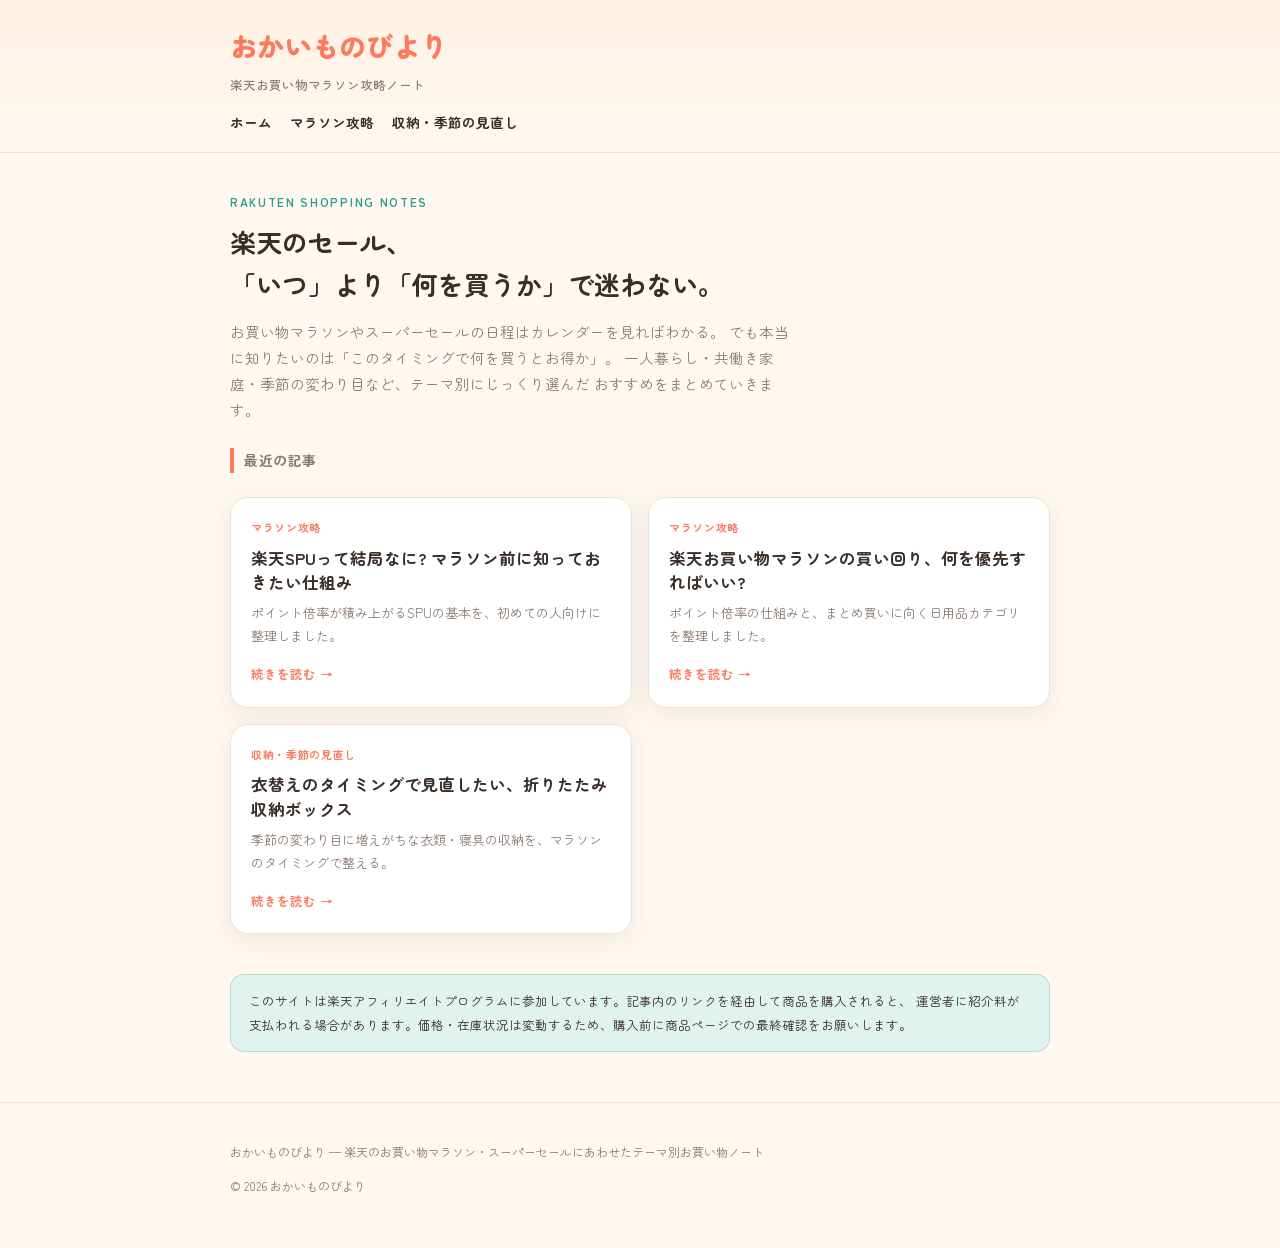
==== docs/index.html @ e75ad2e6 "Remove icon entirely; use single-tone bold brand text based on competitor survey" ====
<!doctype html>
<html lang="ja">
<head>
<meta charset="UTF-8">
<meta name="viewport" content="width=device-width, initial-scale=1">
<title>おかいものびより | 楽天お買い物マラソン攻略ノート</title>
<meta name="description" content="楽天お買い物マラソン・スーパーセールのたびに、テーマ別で「何を買うべきか」をまとめる暮らしのお買い物ノート。">
<link rel="preconnect" href="https://fonts.googleapis.com">
<link rel="preconnect" href="https://fonts.gstatic.com" crossorigin>
<link href="https://fonts.googleapis.com/css2?family=Zen+Maru+Gothic:wght@500;700;900&family=Noto+Sans+JP:wght@400;500;700&display=swap" rel="stylesheet">
<link rel="stylesheet" href="style.css">
</head>
<body>

<header class="site-header">
  <div class="wrap">
    <div class="brand">
      <div>
        <div class="name">おかいものびより</div>
        <div class="tagline">楽天お買い物マラソン攻略ノート</div>
      </div>
    </div>
    <nav class="site-nav">
      <a href="index.html">ホーム</a>
      <a href="articles/marathon-guide.html">マラソン攻略</a>
      <a href="articles/storage-review.html">収納・季節の見直し</a>
    </nav>
  </div>
</header>

<div class="wrap">
  <section class="hero">
    <div class="eyebrow">Rakuten Shopping Notes</div>
    <h1>楽天のセール、<br>「いつ」より「何を買うか」で迷わない。</h1>
    <p>
      お買い物マラソンやスーパーセールの日程はカレンダーを見ればわかる。
      でも本当に知りたいのは「このタイミングで何を買うとお得か」。
      一人暮らし・共働き家庭・季節の変わり目など、テーマ別にじっくり選んだ
      おすすめをまとめていきます。
    </p>
  </section>

  <h2 class="section-title">最近の記事</h2>
  <div class="card-grid">
    <div class="card">
      <div class="cat">マラソン攻略</div>
      <h3>楽天SPUって結局なに? マラソン前に知っておきたい仕組み</h3>
      <p>ポイント倍率が積み上がるSPUの基本を、初めての人向けに整理しました。</p>
      <a class="readmore" href="articles/spu-basics.html">続きを読む →</a>
    </div>
    <div class="card">
      <div class="cat">マラソン攻略</div>
      <h3>楽天お買い物マラソンの買い回り、何を優先すればいい?</h3>
      <p>ポイント倍率の仕組みと、まとめ買いに向く日用品カテゴリを整理しました。</p>
      <a class="readmore" href="articles/marathon-guide.html">続きを読む →</a>
    </div>
    <div class="card">
      <div class="cat">収納・季節の見直し</div>
      <h3>衣替えのタイミングで見直したい、折りたたみ収納ボックス</h3>
      <p>季節の変わり目に増えがちな衣類・寝具の収納を、マラソンのタイミングで整える。</p>
      <a class="readmore" href="articles/storage-review.html">続きを読む →</a>
    </div>
  </div>

  <div class="notice">
    このサイトは楽天アフィリエイトプログラムに参加しています。記事内のリンクを経由して商品を購入されると、
    運営者に紹介料が支払われる場合があります。価格・在庫状況は変動するため、購入前に商品ページでの最終確認をお願いします。
  </div>
</div>

<footer>
  <div class="wrap">
    <p>おかいものびより — 楽天のお買い物マラソン・スーパーセールにあわせたテーマ別お買い物ノート</p>
    <p>© 2026 おかいものびより</p>
  </div>
</footer>

</body>
</html>
---- docs/style.css ----
:root{
  --cream:#FFF8F0;
  --cream-2:#FFF1E3;
  --coral:#FF7A5C;
  --coral-dim:#FFE3DA;
  --teal:#2E9C8F;
  --teal-dim:#E1F3EF;
  --ink:#3A2E28;
  --ink-dim:#8A7A70;
  --line:#F0E2D2;
  --gold:#F2A94E;
  --shadow:0 6px 24px rgba(58,46,40,0.08);
}
*{box-sizing:border-box;}
html,body{margin:0;padding:0;background:var(--cream);color:var(--ink);font-family:"Zen Maru Gothic","Noto Sans JP",sans-serif;line-height:1.8;}
img{max-width:100%;display:block;}
a{color:var(--coral);text-decoration:none;}
a:hover{text-decoration:underline;}
.wrap{max-width:860px;margin:0 auto;padding:0 20px;}

header.site-header{
  background:linear-gradient(180deg,var(--cream-2),var(--cream));
  border-bottom:1px solid var(--line);
  padding:22px 0 18px;
}
.brand{display:flex;align-items:center;gap:12px;}
.brand .name{font-size:27px;font-weight:900;letter-spacing:0.01em;color:var(--coral);}
.brand .tagline{font-size:12.5px;color:var(--ink-dim);margin-top:3px;font-weight:500;}
nav.site-nav{margin-top:14px;display:flex;gap:18px;font-size:13.5px;font-weight:700;}
nav.site-nav a{color:var(--ink);}

.hero{padding:38px 0 10px;}
.hero .eyebrow{font-size:12px;letter-spacing:0.14em;color:var(--teal);font-weight:700;text-transform:uppercase;}
.hero h1{font-size:26px;line-height:1.6;margin:8px 0 10px;font-weight:700;}
.hero p{color:var(--ink-dim);font-size:14.5px;max-width:560px;}

.card-grid{display:grid;grid-template-columns:1fr 1fr;gap:16px;margin:24px 0 40px;}
@media (max-width:640px){.card-grid{grid-template-columns:1fr;}}
.card{
  background:#fff;border:1px solid var(--line);border-radius:18px;padding:20px;
  box-shadow:var(--shadow);
}
.card .cat{font-size:11px;font-weight:700;color:var(--coral);letter-spacing:0.06em;text-transform:uppercase;}
.card h3{margin:8px 0 6px;font-size:16.5px;line-height:1.5;}
.card p{font-size:13px;color:var(--ink-dim);margin:0 0 10px;}
.card .readmore{font-size:12.5px;font-weight:700;}

.section-title{font-size:14px;font-weight:700;color:var(--ink-dim);letter-spacing:0.04em;margin:0 0 4px;border-left:4px solid var(--coral);padding-left:10px;}

.notice{
  background:var(--teal-dim);border:1px solid rgba(46,156,143,0.25);border-radius:14px;
  padding:14px 18px;font-size:12.5px;color:var(--ink); margin:24px 0;line-height:1.9;
}

footer{border-top:1px solid var(--line);margin-top:50px;padding:26px 0 40px;font-size:12px;color:var(--ink-dim);}
footer a{color:var(--ink-dim);text-decoration:underline;}

/* article page */
.article-header{padding:34px 0 18px;border-bottom:1px solid var(--line);}
.article-header .cat{font-size:11.5px;font-weight:700;color:var(--coral);letter-spacing:0.06em;}
.article-header h1{font-size:24px;line-height:1.6;margin:10px 0 8px;}
.article-header .meta{font-size:12px;color:var(--ink-dim);}
.article-body{padding:26px 0 10px;font-size:15px;}
.article-body h2{font-size:18px;margin:34px 0 12px;padding-top:6px;border-top:3px solid var(--coral-dim);}
.article-body p{margin:0 0 16px;}
.article-body ul{margin:0 0 18px;padding-left:20px;}
.article-body li{margin:6px 0;}

.pick-box{
  background:#fff;border:1px solid var(--line);border-radius:16px;padding:18px 20px;margin:18px 0 26px;
  box-shadow:var(--shadow);
}
.pick-box .pick-label{font-size:11px;font-weight:700;color:var(--teal);letter-spacing:0.06em;text-transform:uppercase;margin-bottom:6px;}
.pick-box .pick-title{font-size:15.5px;font-weight:700;margin-bottom:6px;}
.pick-box .pick-note{font-size:13px;color:var(--ink-dim);margin-bottom:12px;}
.pick-box .pick-btn{
  display:inline-block;background:var(--coral);color:#fff;font-weight:700;font-size:13px;
  padding:9px 18px;border-radius:999px;
}
.pick-box .pick-btn:hover{text-decoration:none;opacity:0.9;}

.disclosure{font-size:11.5px;color:var(--ink-dim);background:var(--cream-2);border-radius:10px;padding:10px 14px;margin:30px 0;line-height:1.8;}
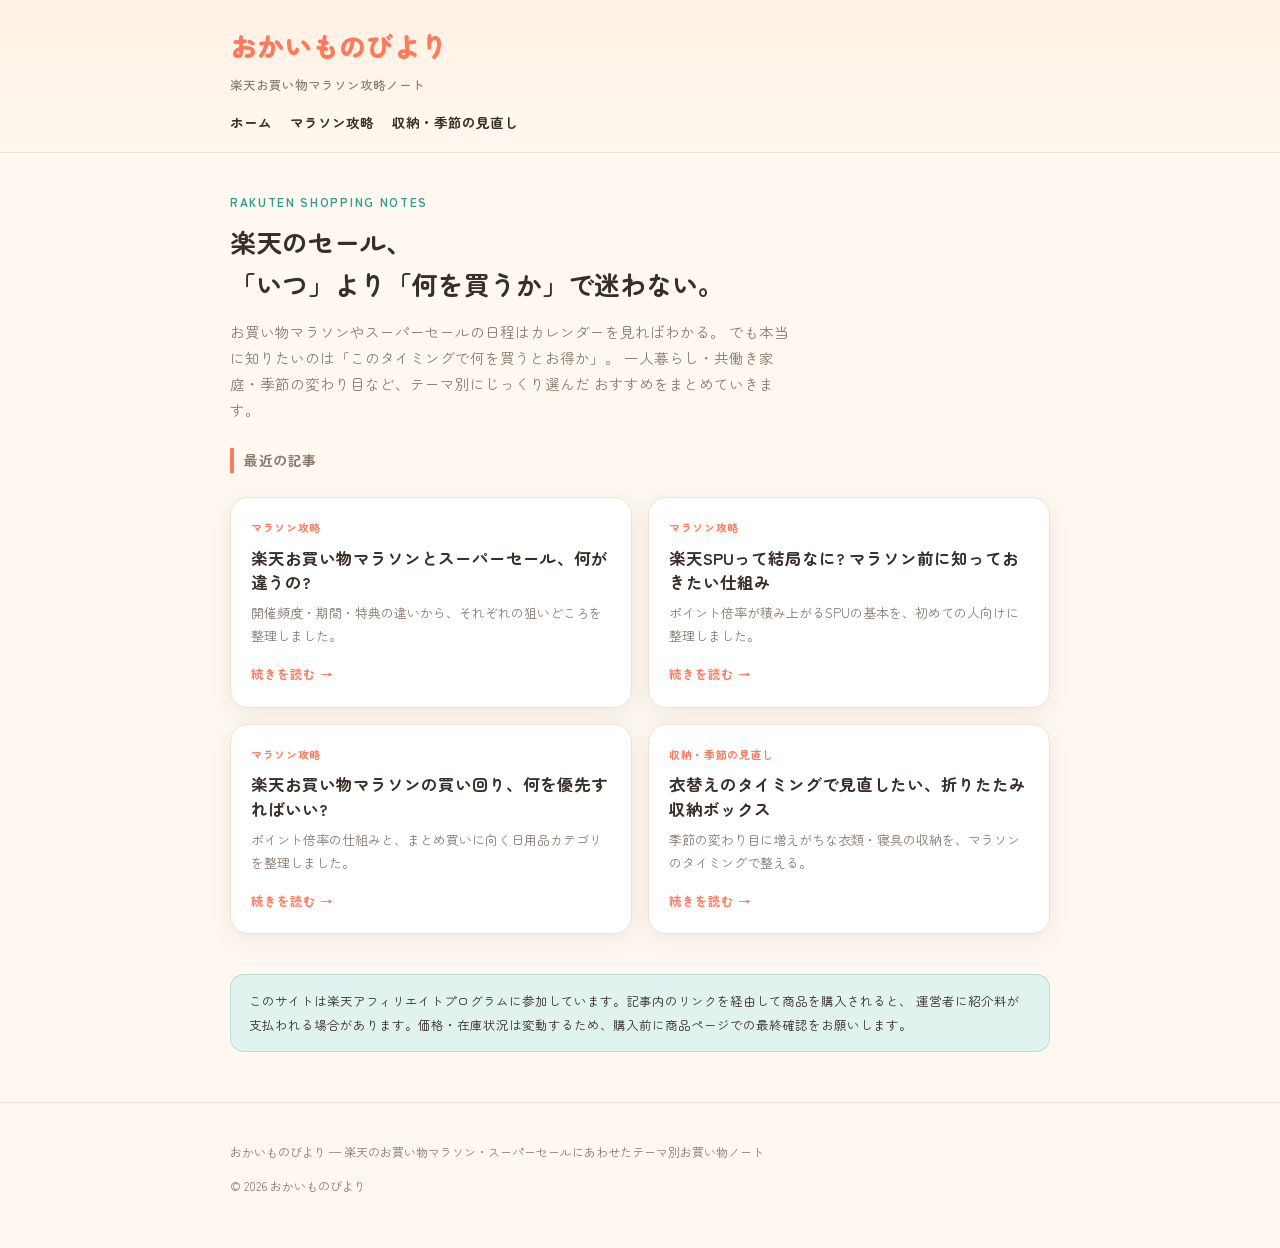
==== commit c9023df0: "Add 4th article: marathon vs super sale comparison Improves internal linking and gives the site a 4t" ====
--- a/docs/index.html
+++ b/docs/index.html
@@ -44,6 +44,12 @@
   <div class="card-grid">
     <div class="card">
       <div class="cat">マラソン攻略</div>
+      <h3>楽天お買い物マラソンとスーパーセール、何が違うの?</h3>
+      <p>開催頻度・期間・特典の違いから、それぞれの狙いどころを整理しました。</p>
+      <a class="readmore" href="articles/marathon-vs-supersale.html">続きを読む →</a>
+    </div>
+    <div class="card">
+      <div class="cat">マラソン攻略</div>
       <h3>楽天SPUって結局なに? マラソン前に知っておきたい仕組み</h3>
       <p>ポイント倍率が積み上がるSPUの基本を、初めての人向けに整理しました。</p>
       <a class="readmore" href="articles/spu-basics.html">続きを読む →</a>
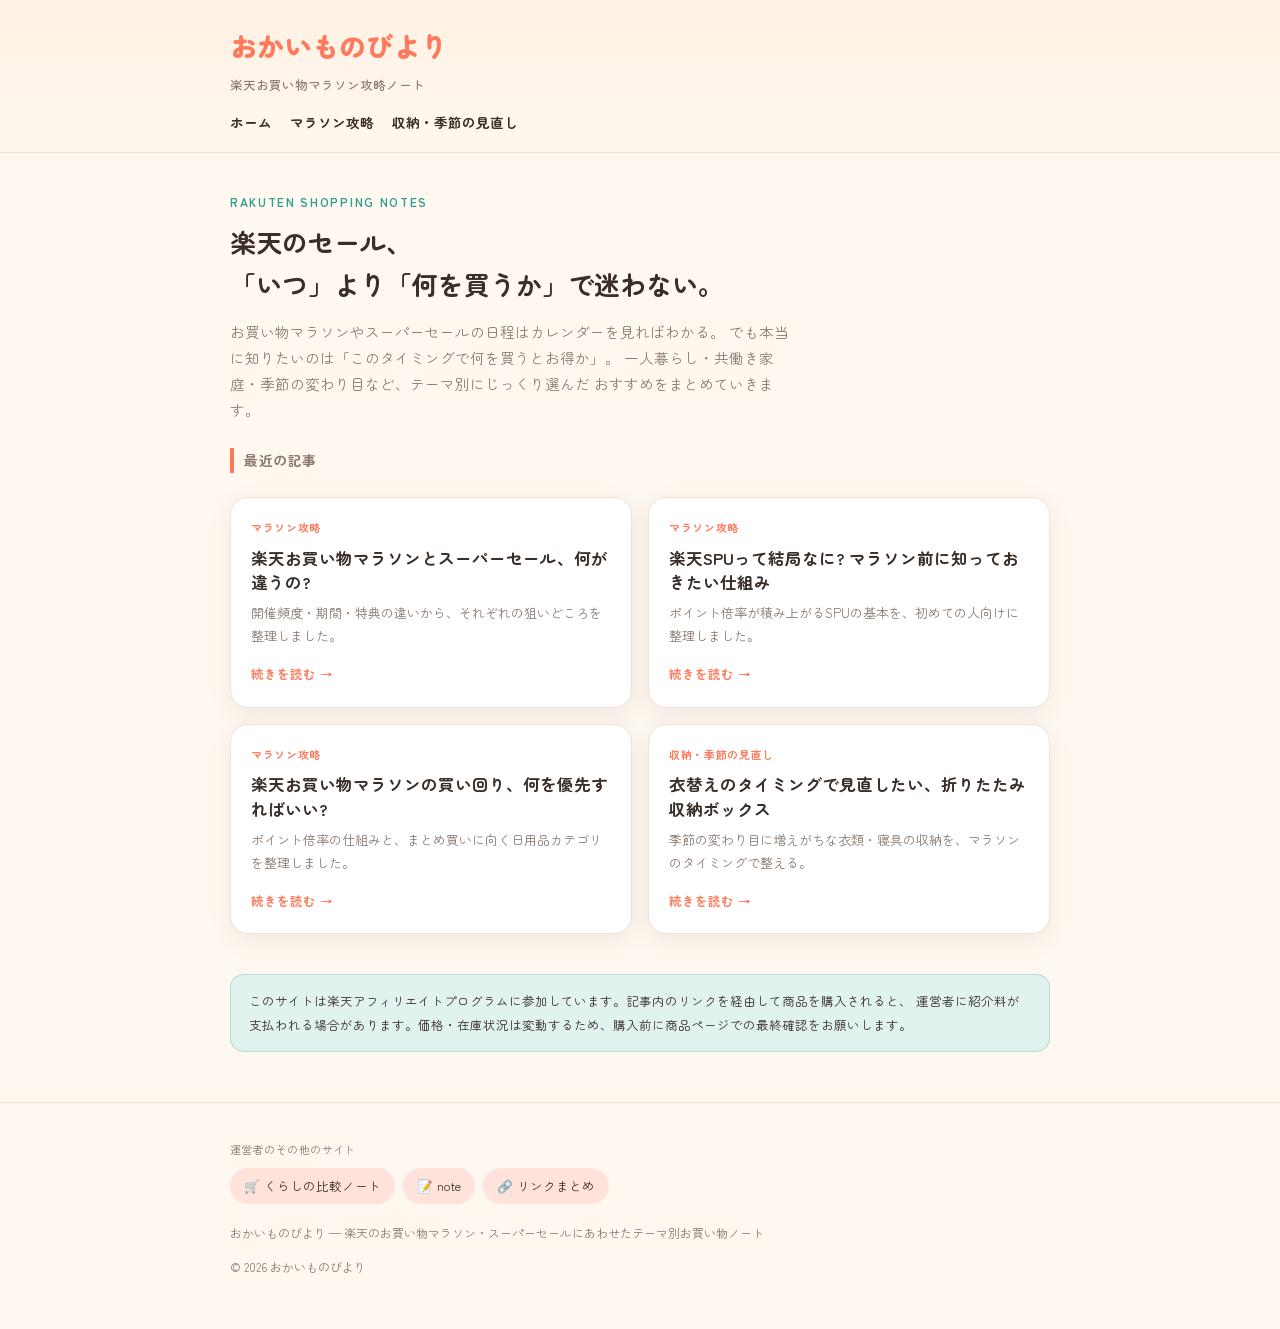
==== commit 19fba6c4: "Add cross-promotion footer linking to sibling properties Points to くらしの比較ノート, note, and the new link" ====
--- a/docs/index.html
+++ b/docs/index.html
@@ -76,7 +76,15 @@
 
 <footer>
   <div class="wrap">
-    <p>おかいものびより — 楽天のお買い物マラソン・スーパーセールにあわせたテーマ別お買い物ノート</p>
+    <div class="other-sites">
+    <p class="other-sites-label">運営者のその他のサイト</p>
+    <div class="other-sites-links">
+      <a href="https://hiroai02.github.io/">🛒 くらしの比較ノート</a>
+      <a href="https://note.com/quiet_dill4282">📝 note</a>
+      <a href="https://hiroai02.github.io/links/">🔗 リンクまとめ</a>
+    </div>
+  </div>
+  <p>おかいものびより — 楽天のお買い物マラソン・スーパーセールにあわせたテーマ別お買い物ノート</p>
     <p>© 2026 おかいものびより</p>
   </div>
 </footer>
--- a/docs/style.css
+++ b/docs/style.css
@@ -54,6 +54,14 @@
 
 footer{border-top:1px solid var(--line);margin-top:50px;padding:26px 0 40px;font-size:12px;color:var(--ink-dim);}
 footer a{color:var(--ink-dim);text-decoration:underline;}
+.other-sites{margin-bottom:18px;}
+.other-sites-label{font-size:11px;letter-spacing:0.04em;margin-bottom:8px;}
+.other-sites-links{display:flex;flex-wrap:wrap;gap:8px;}
+.other-sites-links a{
+  display:inline-block;font-size:12.5px;color:var(--ink);background:var(--coral-dim);
+  border-radius:999px;padding:7px 14px;text-decoration:none;
+}
+.other-sites-links a:hover{text-decoration:underline;}
 
 /* article page */
 .article-header{padding:34px 0 18px;border-bottom:1px solid var(--line);}
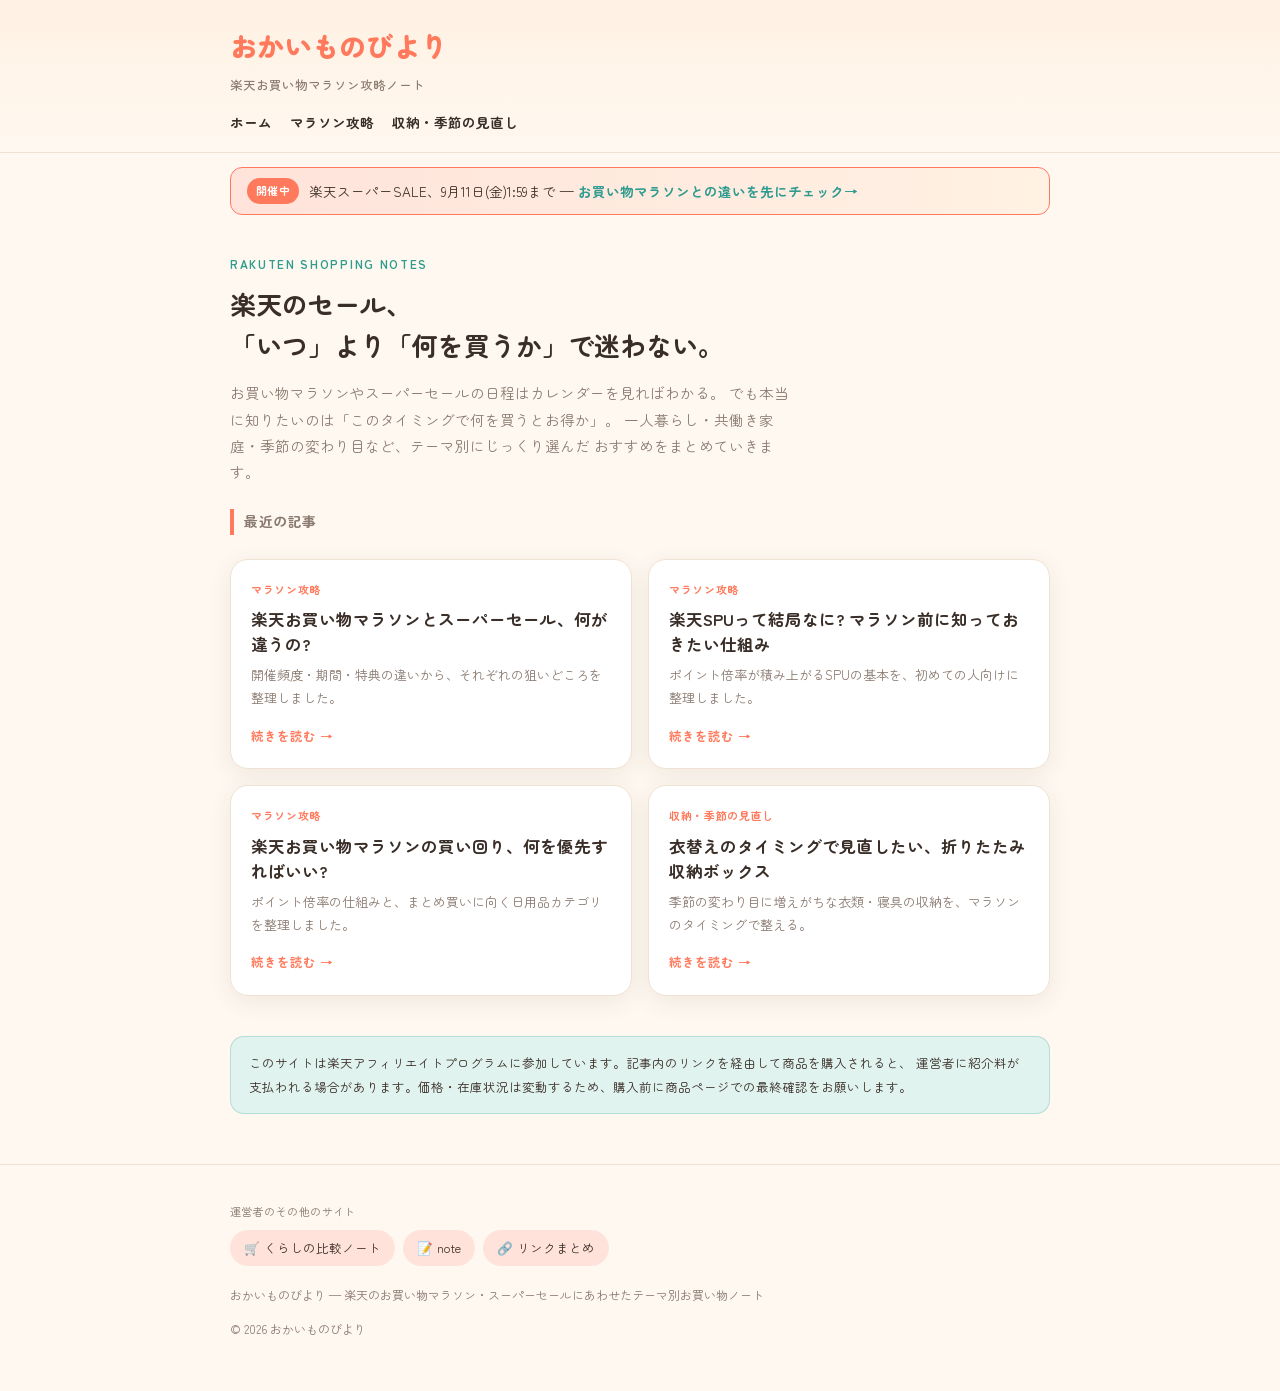
==== commit 3cbed59d: "Add live Rakuten Super Sale banner (Sep 4-11) across site Timed to the actual sale window to drive u" ====
--- a/docs/index.html
+++ b/docs/index.html
@@ -29,6 +29,10 @@
 </header>
 
 <div class="wrap">
+  <div class="live-sale-banner">
+    <span class="badge">開催中</span>
+    <span>楽天スーパーSALE、9月11日(金)1:59まで — <a href="articles/marathon-vs-supersale.html">お買い物マラソンとの違いを先にチェック→</a></span>
+  </div>
   <section class="hero">
     <div class="eyebrow">Rakuten Shopping Notes</div>
     <h1>楽天のセール、<br>「いつ」より「何を買うか」で迷わない。</h1>
--- a/docs/style.css
+++ b/docs/style.css
@@ -11,6 +11,35 @@
   --gold:#F2A94E;
   --shadow:0 6px 24px rgba(58,46,40,0.08);
 }
+
+.live-sale-banner {
+  display: flex;
+  align-items: center;
+  gap: 10px;
+  background: linear-gradient(90deg, var(--coral-dim), var(--cream-2));
+  border: 1px solid var(--coral);
+  border-radius: 12px;
+  padding: 10px 16px;
+  margin: 14px 0 0;
+  font-size: 13.5px;
+  flex-wrap: wrap;
+}
+.live-sale-banner .badge {
+  background: var(--coral);
+  color: #fff;
+  font-weight: 700;
+  font-size: 11px;
+  padding: 3px 9px;
+  border-radius: 999px;
+  letter-spacing: 0.03em;
+  flex-shrink: 0;
+}
+.live-sale-banner a {
+  color: var(--teal);
+  font-weight: 600;
+  text-decoration: none;
+}
+.live-sale-banner a:hover { text-decoration: underline; }
 *{box-sizing:border-box;}
 html,body{margin:0;padding:0;background:var(--cream);color:var(--ink);font-family:"Zen Maru Gothic","Noto Sans JP",sans-serif;line-height:1.8;}
 img{max-width:100%;display:block;}
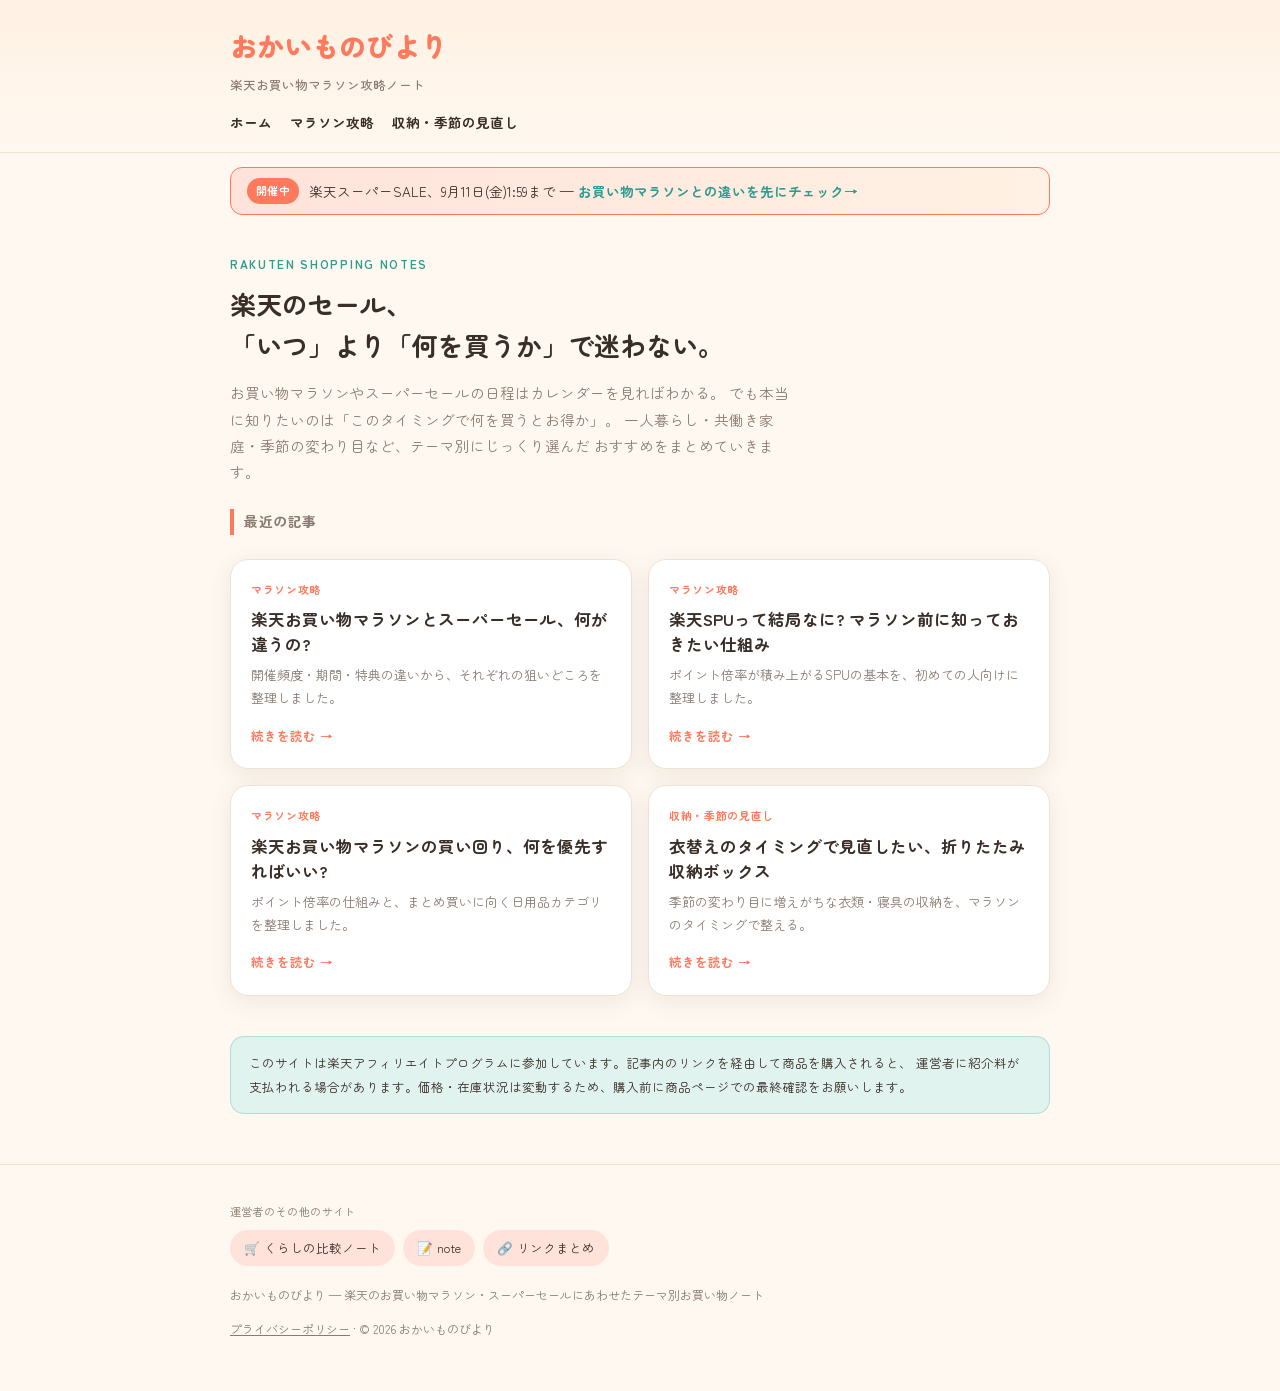
==== commit 265e75a1: "Fix privacy policy contact info, add AdSense-ready ad disclosure, link from every page The privacy p" ====
--- a/docs/index.html
+++ b/docs/index.html
@@ -89,7 +89,7 @@
     </div>
   </div>
   <p>おかいものびより — 楽天のお買い物マラソン・スーパーセールにあわせたテーマ別お買い物ノート</p>
-    <p>© 2026 おかいものびより</p>
+    <p><a href="privacy.html">プライバシーポリシー</a> &middot; © 2026 おかいものびより</p>
   </div>
 </footer>
 
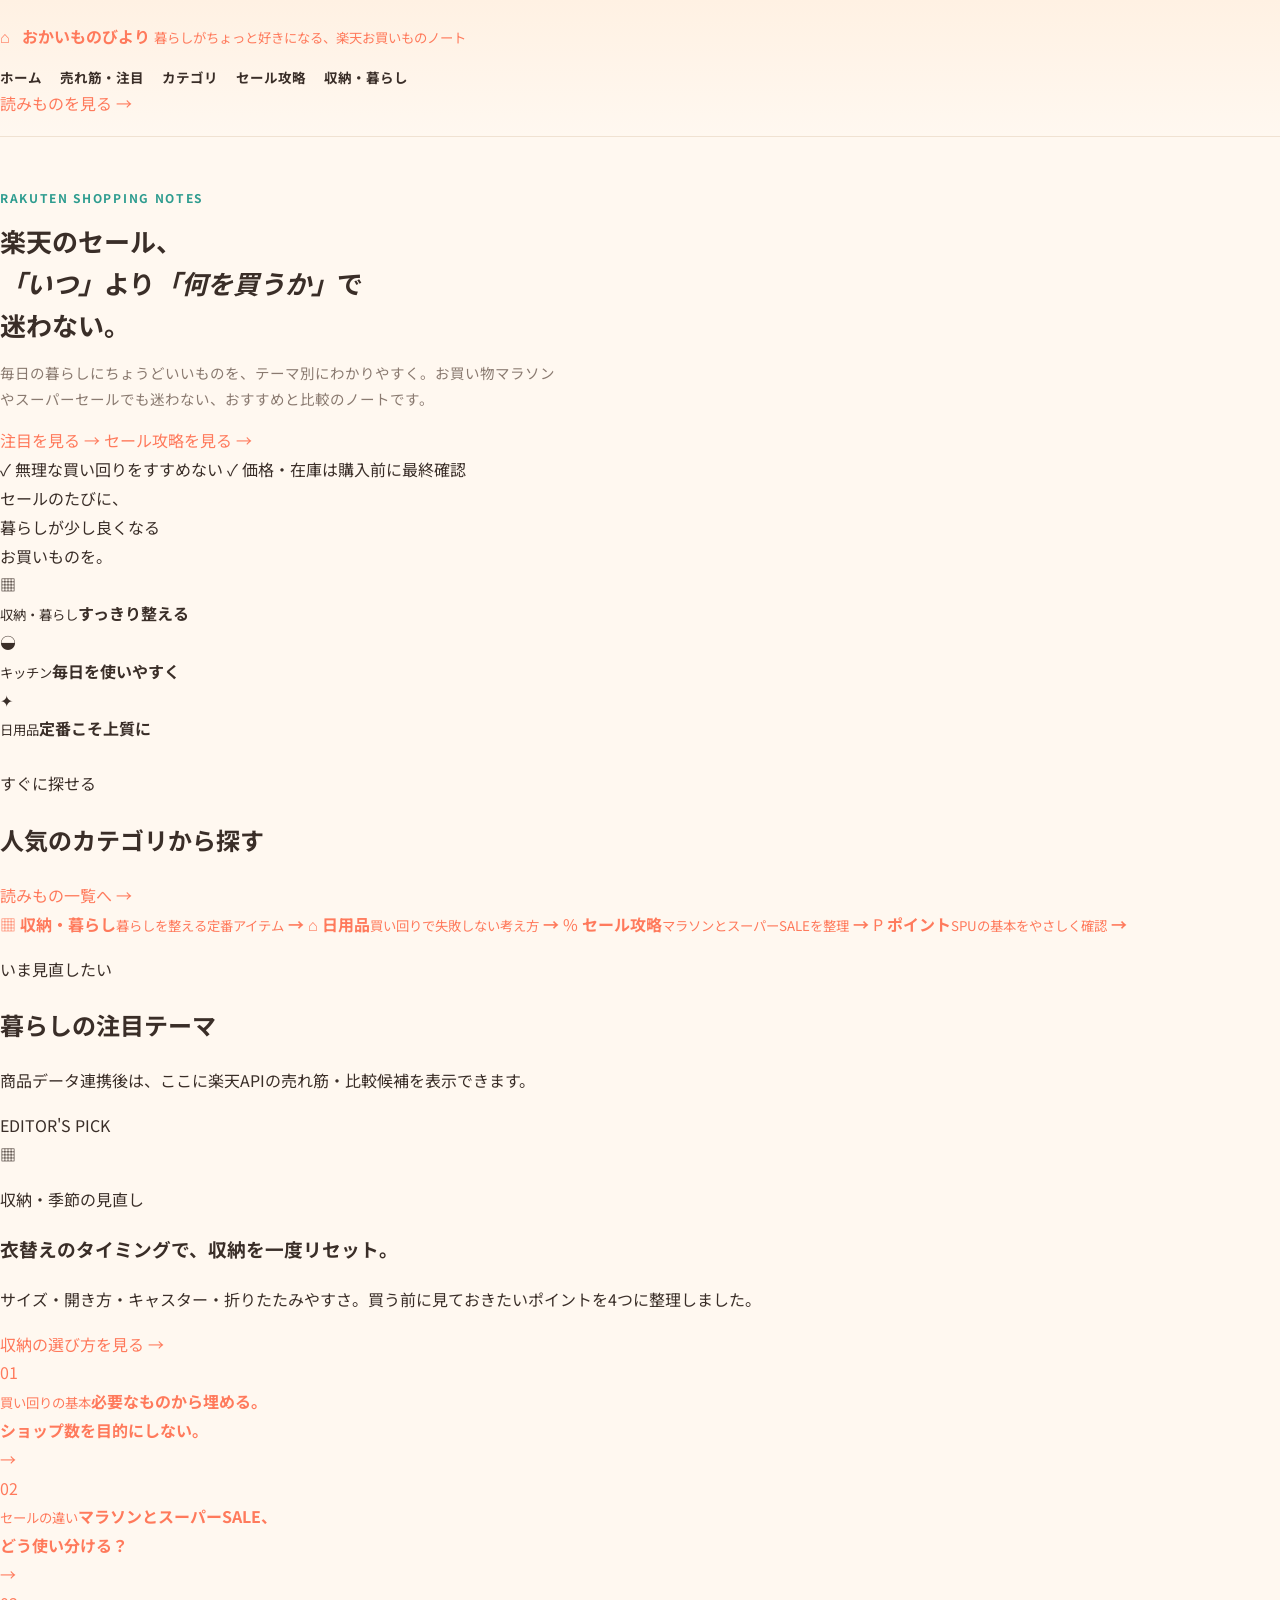
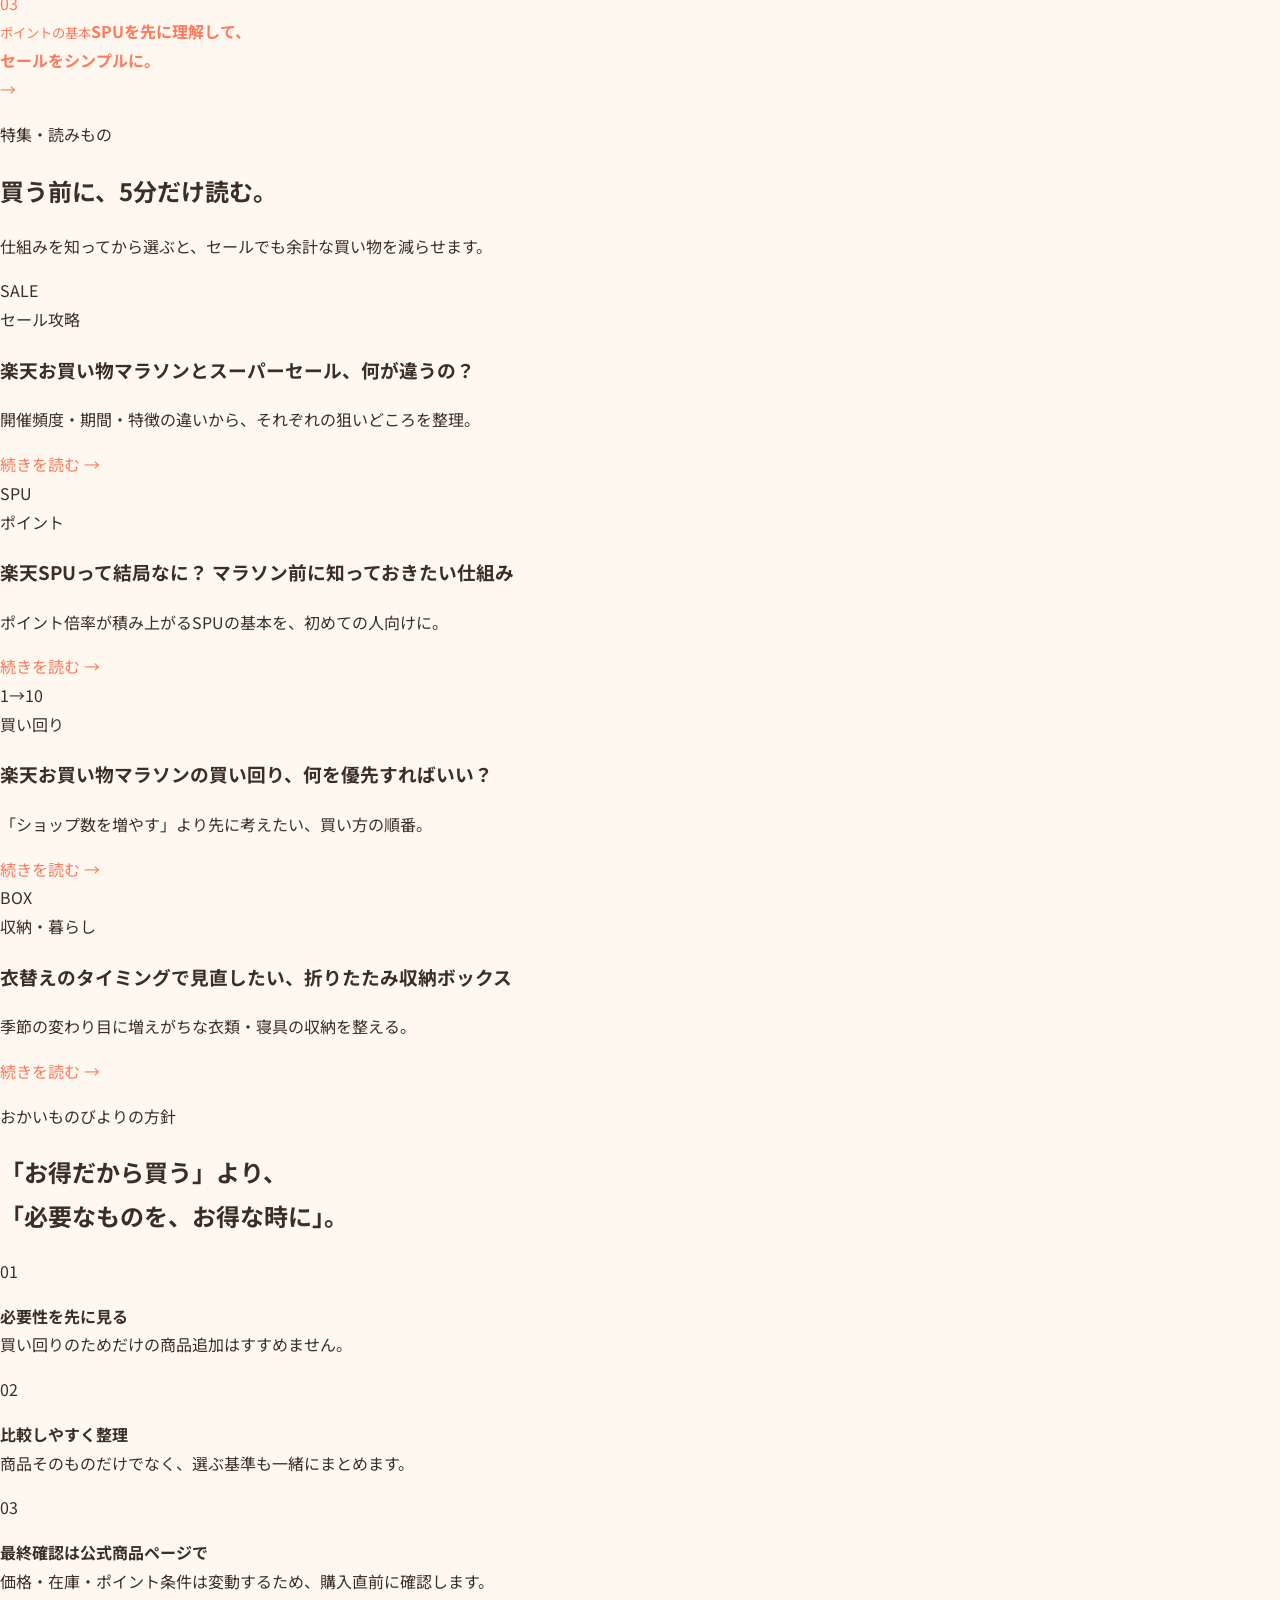
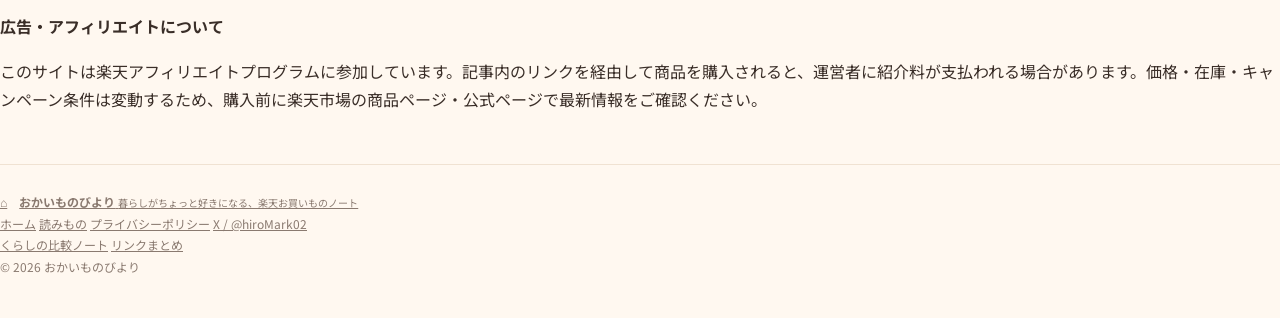
==== commit d8f593e2: "Redesign Okaimono Biyori homepage" ====
--- a/docs/index.html
+++ b/docs/index.html
@@ -3,95 +3,243 @@
 <head>
 <meta charset="UTF-8">
 <meta name="viewport" content="width=device-width, initial-scale=1">
-<title>おかいものびより | 楽天お買い物マラソン攻略ノート</title>
-<meta name="description" content="楽天お買い物マラソン・スーパーセールのたびに、テーマ別で「何を買うべきか」をまとめる暮らしのお買い物ノート。">
+<title>おかいものびより | 楽天で「何を買うか」に迷わない、お買いものノート</title>
+<meta name="description" content="楽天お買い物マラソン・スーパーセールにあわせて、暮らしに役立つ商品や買い方をテーマ別に整理するお買いものノート。">
+<meta name="theme-color" content="#fffaf5">
 <link rel="preconnect" href="https://fonts.googleapis.com">
 <link rel="preconnect" href="https://fonts.gstatic.com" crossorigin>
-<link href="https://fonts.googleapis.com/css2?family=Zen+Maru+Gothic:wght@500;700;900&family=Noto+Sans+JP:wght@400;500;700&display=swap" rel="stylesheet">
+<link href="https://fonts.googleapis.com/css2?family=Noto+Sans+JP:wght@400;500;600;700;800&family=Zen+Old+Mincho:wght@600;700&display=swap" rel="stylesheet">
 <link rel="stylesheet" href="style.css">
 </head>
 <body>
-
 <header class="site-header">
-  <div class="wrap">
-    <div class="brand">
-      <div>
-        <div class="name">おかいものびより</div>
-        <div class="tagline">楽天お買い物マラソン攻略ノート</div>
-      </div>
-    </div>
-    <nav class="site-nav">
-      <a href="index.html">ホーム</a>
-      <a href="articles/marathon-guide.html">マラソン攻略</a>
-      <a href="articles/storage-review.html">収納・季節の見直し</a>
+  <div class="site-header__inner">
+    <a class="brand" href="index.html" aria-label="おかいものびより ホーム">
+      <span class="brand-mark" aria-hidden="true">⌂</span>
+      <span>
+        <strong class="brand-name">おかいものびより</strong>
+        <small class="brand-tagline">暮らしがちょっと好きになる、楽天お買いものノート</small>
+      </span>
+    </a>
+    <nav class="site-nav" aria-label="メインナビゲーション">
+      <a class="is-active" href="index.html">ホーム</a>
+      <a href="#popular">売れ筋・注目</a>
+      <a href="#categories">カテゴリ</a>
+      <a href="#guides">セール攻略</a>
+      <a href="articles/storage-review.html">収納・暮らし</a>
     </nav>
+    <a class="header-cta" href="#guides">読みものを見る <span>→</span></a>
   </div>
 </header>
 
-<div class="wrap">
-  <div class="live-sale-banner">
-    <span class="badge">開催中</span>
-    <span>楽天スーパーSALE、9月11日(金)1:59まで — <a href="articles/marathon-vs-supersale.html">お買い物マラソンとの違いを先にチェック→</a></span>
+<main>
+  <section class="hero-shell">
+    <div class="hero">
+      <div class="hero-copy">
+        <p class="eyebrow"><span></span> RAKUTEN SHOPPING NOTES</p>
+        <h1>楽天のセール、<br><em>「いつ」</em>より<em>「何を買うか」</em>で<br>迷わない。</h1>
+        <p class="hero-lead">毎日の暮らしにちょうどいいものを、テーマ別にわかりやすく。お買い物マラソンやスーパーセールでも迷わない、おすすめと比較のノートです。</p>
+        <div class="hero-actions">
+          <a class="btn btn-primary" href="#popular">注目を見る <span>→</span></a>
+          <a class="btn btn-secondary" href="#guides">セール攻略を見る <span>→</span></a>
+        </div>
+        <div class="hero-trust">
+          <span>✓ 無理な買い回りをすすめない</span>
+          <span>✓ 価格・在庫は購入前に最終確認</span>
+        </div>
+      </div>
+
+      <div class="hero-visual" aria-label="暮らしのお買いものイメージ">
+        <div class="sun-glow"></div>
+        <div class="hero-note">セールのたびに、<br>暮らしが少し良くなる<br>お買いものを。</div>
+        <article class="visual-card visual-card--storage">
+          <div class="visual-icon">▦</div>
+          <div><small>収納・暮らし</small><strong>すっきり整える</strong></div>
+        </article>
+        <article class="visual-card visual-card--kitchen">
+          <div class="visual-icon">◒</div>
+          <div><small>キッチン</small><strong>毎日を使いやすく</strong></div>
+        </article>
+        <article class="visual-card visual-card--daily">
+          <div class="visual-icon">✦</div>
+          <div><small>日用品</small><strong>定番こそ上質に</strong></div>
+        </article>
+        <div class="hero-object hero-object--vase"></div>
+        <div class="hero-object hero-object--cup"></div>
+        <div class="hero-object hero-object--book"></div>
+      </div>
+    </div>
+  </section>
+
+  <section class="section" id="categories">
+    <div class="section-heading">
+      <div>
+        <p class="section-kicker">すぐに探せる</p>
+        <h2>人気のカテゴリから探す</h2>
+      </div>
+      <a class="text-link" href="#guides">読みもの一覧へ <span>→</span></a>
+    </div>
+
+    <div class="category-grid">
+      <a class="category-card" href="articles/storage-review.html">
+        <span class="category-icon">▦</span>
+        <span><strong>収納・暮らし</strong><small>暮らしを整える定番アイテム</small></span>
+        <b>→</b>
+      </a>
+      <a class="category-card" href="articles/marathon-guide.html">
+        <span class="category-icon">⌂</span>
+        <span><strong>日用品</strong><small>買い回りで失敗しない考え方</small></span>
+        <b>→</b>
+      </a>
+      <a class="category-card" href="articles/marathon-vs-supersale.html">
+        <span class="category-icon">%</span>
+        <span><strong>セール攻略</strong><small>マラソンとスーパーSALEを整理</small></span>
+        <b>→</b>
+      </a>
+      <a class="category-card" href="articles/spu-basics.html">
+        <span class="category-icon">P</span>
+        <span><strong>ポイント</strong><small>SPUの基本をやさしく確認</small></span>
+        <b>→</b>
+      </a>
+    </div>
+  </section>
+
+  <section class="section section-soft" id="popular">
+    <div class="section-heading">
+      <div>
+        <p class="section-kicker">いま見直したい</p>
+        <h2>暮らしの注目テーマ</h2>
+      </div>
+      <p class="section-note">商品データ連携後は、ここに楽天APIの売れ筋・比較候補を表示できます。</p>
+    </div>
+
+    <div class="featured-layout">
+      <article class="feature-large">
+        <div class="feature-badge">EDITOR'S PICK</div>
+        <div class="feature-symbol">▦</div>
+        <div class="feature-content">
+          <p class="mini-label">収納・季節の見直し</p>
+          <h3>衣替えのタイミングで、収納を一度リセット。</h3>
+          <p>サイズ・開き方・キャスター・折りたたみやすさ。買う前に見ておきたいポイントを4つに整理しました。</p>
+          <a class="btn btn-primary btn-small" href="articles/storage-review.html">収納の選び方を見る <span>→</span></a>
+        </div>
+      </article>
+
+      <div class="feature-stack">
+        <a class="mini-feature" href="articles/marathon-guide.html">
+          <div class="mini-feature__icon">01</div>
+          <div><small>買い回りの基本</small><strong>必要なものから埋める。<br>ショップ数を目的にしない。</strong></div>
+          <span>→</span>
+        </a>
+        <a class="mini-feature" href="articles/marathon-vs-supersale.html">
+          <div class="mini-feature__icon">02</div>
+          <div><small>セールの違い</small><strong>マラソンとスーパーSALE、<br>どう使い分ける？</strong></div>
+          <span>→</span>
+        </a>
+        <a class="mini-feature" href="articles/spu-basics.html">
+          <div class="mini-feature__icon">03</div>
+          <div><small>ポイントの基本</small><strong>SPUを先に理解して、<br>セールをシンプルに。</strong></div>
+          <span>→</span>
+        </a>
+      </div>
+    </div>
+  </section>
+
+  <section class="section" id="guides">
+    <div class="section-heading">
+      <div>
+        <p class="section-kicker">特集・読みもの</p>
+        <h2>買う前に、5分だけ読む。</h2>
+      </div>
+      <p class="section-note">仕組みを知ってから選ぶと、セールでも余計な買い物を減らせます。</p>
+    </div>
+
+    <div class="editorial-grid">
+      <article class="editorial-card editorial-card--warm">
+        <div class="editorial-art"><span>SALE</span></div>
+        <div class="editorial-body">
+          <span class="tag">セール攻略</span>
+          <h3>楽天お買い物マラソンとスーパーセール、何が違うの？</h3>
+          <p>開催頻度・期間・特徴の違いから、それぞれの狙いどころを整理。</p>
+          <a href="articles/marathon-vs-supersale.html">続きを読む <span>→</span></a>
+        </div>
+      </article>
+
+      <article class="editorial-card editorial-card--sand">
+        <div class="editorial-art"><span>SPU</span></div>
+        <div class="editorial-body">
+          <span class="tag">ポイント</span>
+          <h3>楽天SPUって結局なに？ マラソン前に知っておきたい仕組み</h3>
+          <p>ポイント倍率が積み上がるSPUの基本を、初めての人向けに。</p>
+          <a href="articles/spu-basics.html">続きを読む <span>→</span></a>
+        </div>
+      </article>
+
+      <article class="editorial-card editorial-card--green">
+        <div class="editorial-art"><span>1→10</span></div>
+        <div class="editorial-body">
+          <span class="tag">買い回り</span>
+          <h3>楽天お買い物マラソンの買い回り、何を優先すればいい？</h3>
+          <p>「ショップ数を増やす」より先に考えたい、買い方の順番。</p>
+          <a href="articles/marathon-guide.html">続きを読む <span>→</span></a>
+        </div>
+      </article>
+
+      <article class="editorial-card editorial-card--blue">
+        <div class="editorial-art"><span>BOX</span></div>
+        <div class="editorial-body">
+          <span class="tag">収納・暮らし</span>
+          <h3>衣替えのタイミングで見直したい、折りたたみ収納ボックス</h3>
+          <p>季節の変わり目に増えがちな衣類・寝具の収納を整える。</p>
+          <a href="articles/storage-review.html">続きを読む <span>→</span></a>
+        </div>
+      </article>
+    </div>
+  </section>
+
+  <section class="section">
+    <div class="principles">
+      <div>
+        <p class="section-kicker">おかいものびよりの方針</p>
+        <h2>「お得だから買う」より、<br>「必要なものを、お得な時に」。</h2>
+      </div>
+      <div class="principle-list">
+        <div><span>01</span><p><strong>必要性を先に見る</strong><br>買い回りのためだけの商品追加はすすめません。</p></div>
+        <div><span>02</span><p><strong>比較しやすく整理</strong><br>商品そのものだけでなく、選ぶ基準も一緒にまとめます。</p></div>
+        <div><span>03</span><p><strong>最終確認は公式商品ページで</strong><br>価格・在庫・ポイント条件は変動するため、購入直前に確認します。</p></div>
+      </div>
+    </div>
+  </section>
+
+  <section class="section disclosure-strip">
+    <p><strong>広告・アフィリエイトについて</strong></p>
+    <p>このサイトは楽天アフィリエイトプログラムに参加しています。記事内のリンクを経由して商品を購入されると、運営者に紹介料が支払われる場合があります。価格・在庫・キャンペーン条件は変動するため、購入前に楽天市場の商品ページ・公式ページで最新情報をご確認ください。</p>
+  </section>
+</main>
+
+<footer class="site-footer">
+  <div class="footer-inner">
+    <div class="footer-brand">
+      <a class="brand" href="index.html">
+        <span class="brand-mark" aria-hidden="true">⌂</span>
+        <span>
+          <strong class="brand-name">おかいものびより</strong>
+          <small class="brand-tagline">暮らしがちょっと好きになる、楽天お買いものノート</small>
+        </span>
+      </a>
+    </div>
+    <div class="footer-links">
+      <a href="index.html">ホーム</a>
+      <a href="#guides">読みもの</a>
+      <a href="privacy.html">プライバシーポリシー</a>
+      <a href="https://x.com/hiroMark02" target="_blank" rel="noopener">X / @hiroMark02</a>
+    </div>
+    <div class="footer-sites">
+      <a href="https://hiroai02.github.io/">くらしの比較ノート</a>
+      <a href="https://hiroai02.github.io/links/">リンクまとめ</a>
+    </div>
   </div>
-  <section class="hero">
-    <div class="eyebrow">Rakuten Shopping Notes</div>
-    <h1>楽天のセール、<br>「いつ」より「何を買うか」で迷わない。</h1>
-    <p>
-      お買い物マラソンやスーパーセールの日程はカレンダーを見ればわかる。
-      でも本当に知りたいのは「このタイミングで何を買うとお得か」。
-      一人暮らし・共働き家庭・季節の変わり目など、テーマ別にじっくり選んだ
-      おすすめをまとめていきます。
-    </p>
-  </section>
-
-  <h2 class="section-title">最近の記事</h2>
-  <div class="card-grid">
-    <div class="card">
-      <div class="cat">マラソン攻略</div>
-      <h3>楽天お買い物マラソンとスーパーセール、何が違うの?</h3>
-      <p>開催頻度・期間・特典の違いから、それぞれの狙いどころを整理しました。</p>
-      <a class="readmore" href="articles/marathon-vs-supersale.html">続きを読む →</a>
-    </div>
-    <div class="card">
-      <div class="cat">マラソン攻略</div>
-      <h3>楽天SPUって結局なに? マラソン前に知っておきたい仕組み</h3>
-      <p>ポイント倍率が積み上がるSPUの基本を、初めての人向けに整理しました。</p>
-      <a class="readmore" href="articles/spu-basics.html">続きを読む →</a>
-    </div>
-    <div class="card">
-      <div class="cat">マラソン攻略</div>
-      <h3>楽天お買い物マラソンの買い回り、何を優先すればいい?</h3>
-      <p>ポイント倍率の仕組みと、まとめ買いに向く日用品カテゴリを整理しました。</p>
-      <a class="readmore" href="articles/marathon-guide.html">続きを読む →</a>
-    </div>
-    <div class="card">
-      <div class="cat">収納・季節の見直し</div>
-      <h3>衣替えのタイミングで見直したい、折りたたみ収納ボックス</h3>
-      <p>季節の変わり目に増えがちな衣類・寝具の収納を、マラソンのタイミングで整える。</p>
-      <a class="readmore" href="articles/storage-review.html">続きを読む →</a>
-    </div>
-  </div>
-
-  <div class="notice">
-    このサイトは楽天アフィリエイトプログラムに参加しています。記事内のリンクを経由して商品を購入されると、
-    運営者に紹介料が支払われる場合があります。価格・在庫状況は変動するため、購入前に商品ページでの最終確認をお願いします。
-  </div>
-</div>
-
-<footer>
-  <div class="wrap">
-    <div class="other-sites">
-    <p class="other-sites-label">運営者のその他のサイト</p>
-    <div class="other-sites-links">
-      <a href="https://hiroai02.github.io/">🛒 くらしの比較ノート</a>
-      <a href="https://note.com/quiet_dill4282">📝 note</a>
-      <a href="https://hiroai02.github.io/links/">🔗 リンクまとめ</a>
-    </div>
-  </div>
-  <p>おかいものびより — 楽天のお買い物マラソン・スーパーセールにあわせたテーマ別お買い物ノート</p>
-    <p><a href="privacy.html">プライバシーポリシー</a> &middot; © 2026 おかいものびより</p>
-  </div>
+  <div class="footer-bottom">© 2026 おかいものびより</div>
 </footer>
-
 </body>
-</html>
+</html>
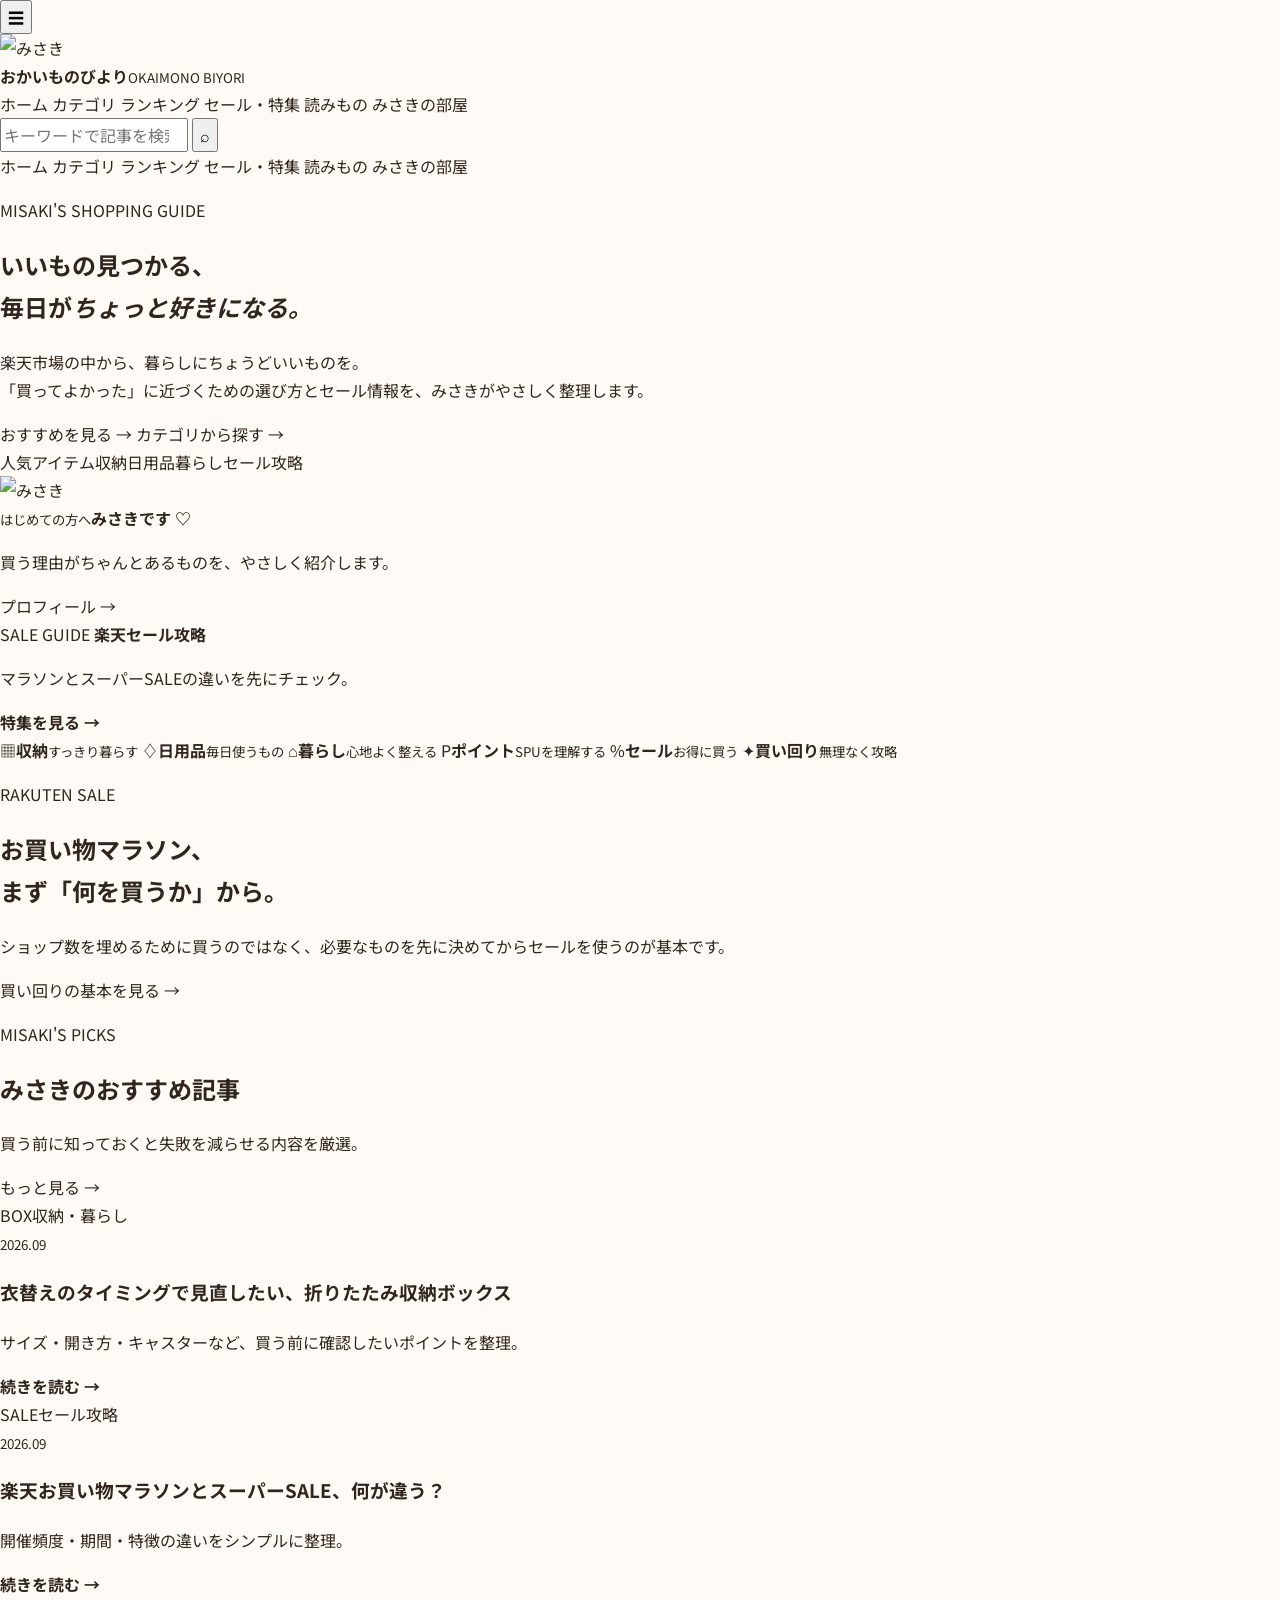
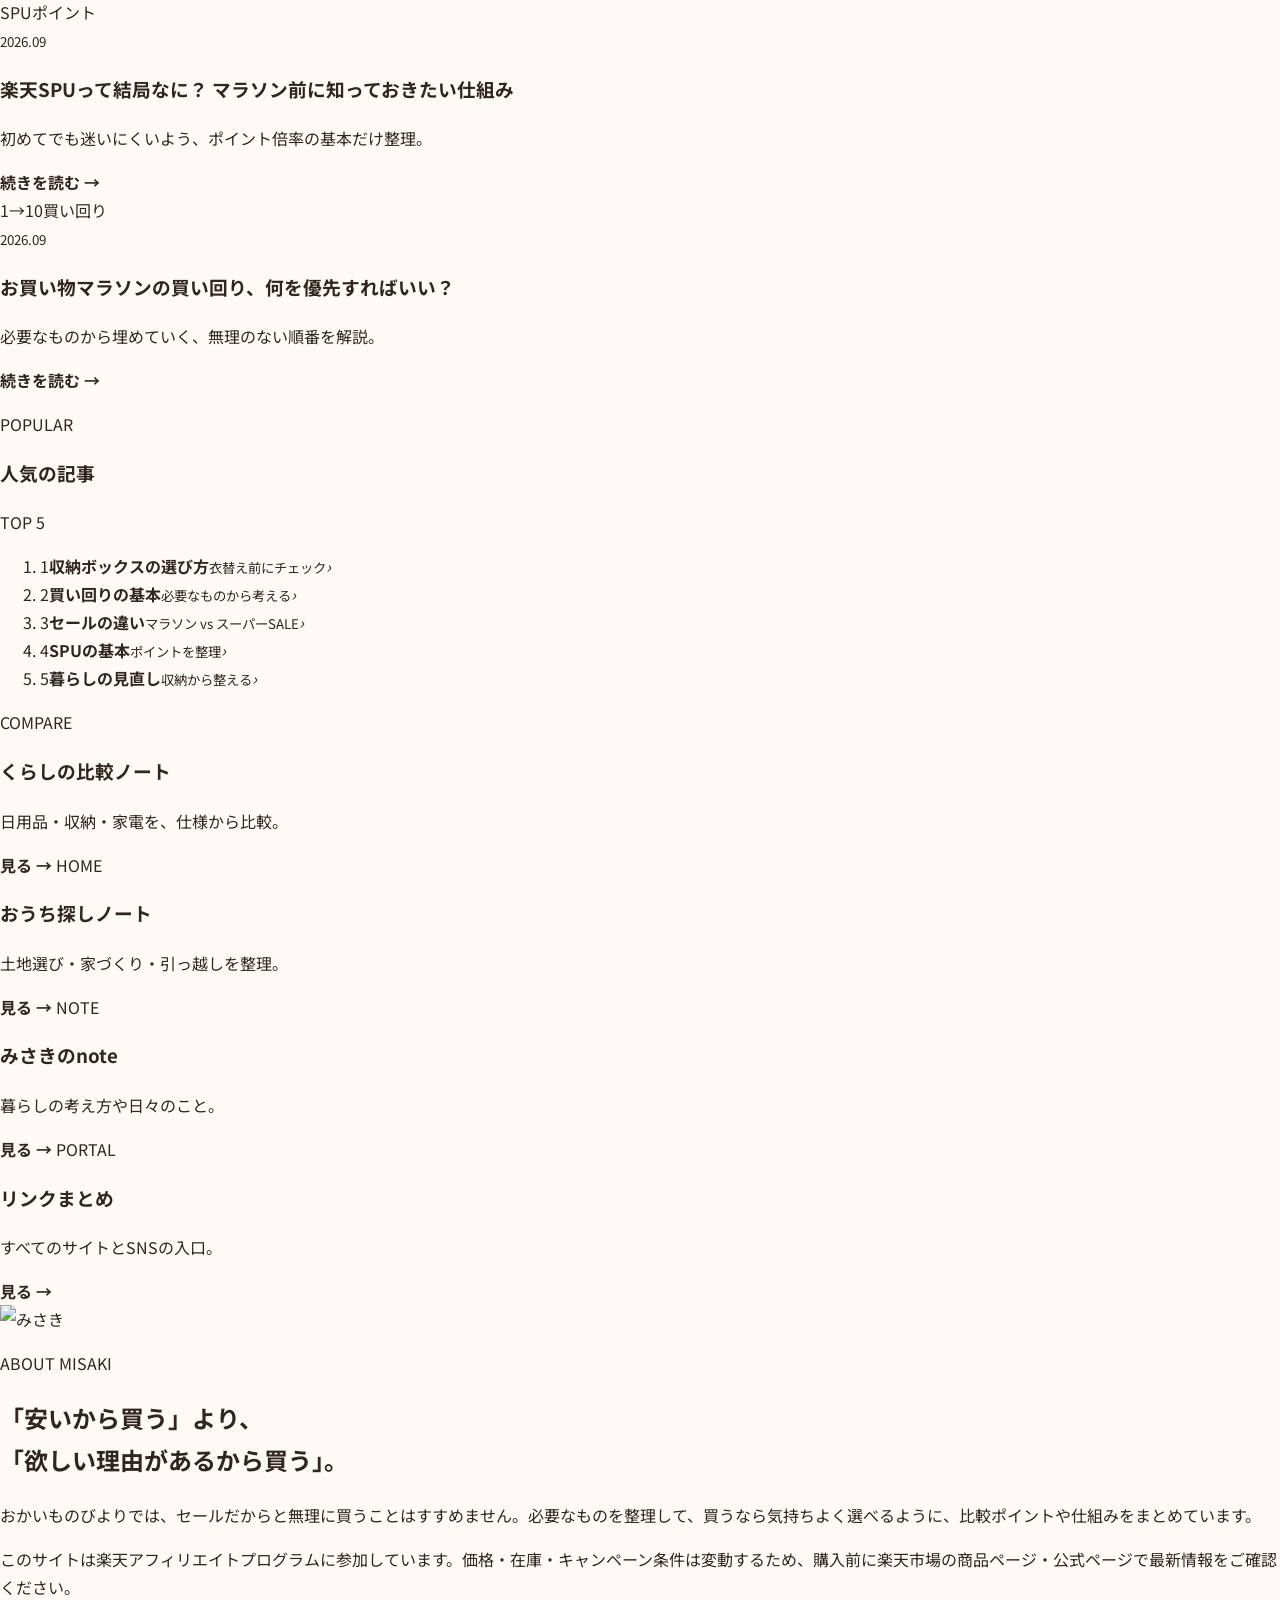
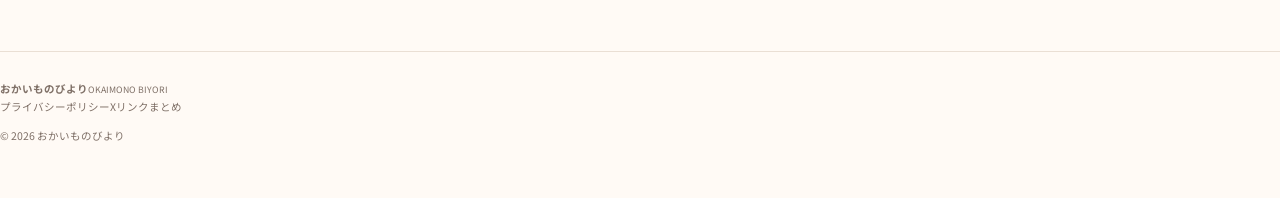
==== commit 496f089e: "Rebuild Okaimono Biyori layout with Misaki brand" ====
--- a/docs/index.html
+++ b/docs/index.html
@@ -2,244 +2,185 @@
 <html lang="ja">
 <head>
 <meta charset="UTF-8">
-<meta name="viewport" content="width=device-width, initial-scale=1">
-<title>おかいものびより | 楽天で「何を買うか」に迷わない、お買いものノート</title>
-<meta name="description" content="楽天お買い物マラソン・スーパーセールにあわせて、暮らしに役立つ商品や買い方をテーマ別に整理するお買いものノート。">
-<meta name="theme-color" content="#fffaf5">
+<meta name="viewport" content="width=device-width,initial-scale=1,viewport-fit=cover">
+<title>おかいものびより | 楽天で「何を買うか」に迷わない</title>
+<meta name="description" content="楽天市場で見つかる暮らしのアイテムや、買い物マラソン・スーパーSALEの攻略情報を、みさきがやさしく整理するお買いものメディア。">
+<meta name="theme-color" content="#fff8f3">
+<meta property="og:type" content="website">
+<meta property="og:title" content="おかいものびより">
+<meta property="og:description" content="いいもの見つかる。毎日がちょっと好きになる。">
+<meta property="og:image" content="https://hiroai02.github.io/assets/hero-misaki.jpg">
 <link rel="preconnect" href="https://fonts.googleapis.com">
 <link rel="preconnect" href="https://fonts.gstatic.com" crossorigin>
 <link href="https://fonts.googleapis.com/css2?family=Noto+Sans+JP:wght@400;500;600;700;800&family=Zen+Old+Mincho:wght@600;700&display=swap" rel="stylesheet">
 <link rel="stylesheet" href="style.css">
 </head>
-<body>
-<header class="site-header">
-  <div class="site-header__inner">
-    <a class="brand" href="index.html" aria-label="おかいものびより ホーム">
-      <span class="brand-mark" aria-hidden="true">⌂</span>
-      <span>
-        <strong class="brand-name">おかいものびより</strong>
-        <small class="brand-tagline">暮らしがちょっと好きになる、楽天お買いものノート</small>
-      </span>
+<body class="shop-home">
+
+<header class="shop-topbar">
+  <div class="shop-topbar__inner">
+    <button class="shop-menu-btn" id="shopMenuBtn" aria-label="メニューを開く" aria-expanded="false">☰</button>
+    <a class="shop-brand" href="index.html">
+      <span class="shop-avatar"><img src="https://hiroai02.github.io/assets/hero-misaki.jpg" alt="みさき"></span>
+      <span><strong>おかいものびより</strong><small>OKAIMONO BIYORI</small></span>
     </a>
-    <nav class="site-nav" aria-label="メインナビゲーション">
-      <a class="is-active" href="index.html">ホーム</a>
-      <a href="#popular">売れ筋・注目</a>
+
+    <nav class="shop-nav" aria-label="メインナビゲーション">
+      <a class="active" href="index.html">ホーム</a>
       <a href="#categories">カテゴリ</a>
-      <a href="#guides">セール攻略</a>
-      <a href="articles/storage-review.html">収納・暮らし</a>
+      <a href="#guides">ランキング</a>
+      <a href="#sale">セール・特集</a>
+      <a href="#guides">読みもの</a>
+      <a href="#misaki">みさきの部屋</a>
     </nav>
-    <a class="header-cta" href="#guides">読みものを見る <span>→</span></a>
+
+    <form class="shop-search" id="shopSearch">
+      <input id="shopSearchInput" type="search" placeholder="キーワードで記事を検索...">
+      <button type="submit" aria-label="検索">⌕</button>
+    </form>
   </div>
+
+  <nav class="shop-mobile-menu" id="shopMobileMenu">
+    <a href="index.html">ホーム</a>
+    <a href="#categories">カテゴリ</a>
+    <a href="#guides">ランキング</a>
+    <a href="#sale">セール・特集</a>
+    <a href="#guides">読みもの</a>
+    <a href="#misaki">みさきの部屋</a>
+  </nav>
 </header>
 
 <main>
-  <section class="hero-shell">
-    <div class="hero">
-      <div class="hero-copy">
-        <p class="eyebrow"><span></span> RAKUTEN SHOPPING NOTES</p>
-        <h1>楽天のセール、<br><em>「いつ」</em>より<em>「何を買うか」</em>で<br>迷わない。</h1>
-        <p class="hero-lead">毎日の暮らしにちょうどいいものを、テーマ別にわかりやすく。お買い物マラソンやスーパーセールでも迷わない、おすすめと比較のノートです。</p>
-        <div class="hero-actions">
-          <a class="btn btn-primary" href="#popular">注目を見る <span>→</span></a>
-          <a class="btn btn-secondary" href="#guides">セール攻略を見る <span>→</span></a>
+  <section class="shop-hero">
+    <div class="shop-hero__bg"><img src="https://hiroai02.github.io/assets/hero-misaki.jpg" alt=""></div>
+    <div class="shop-hero__shade"></div>
+
+    <div class="shop-hero__inner">
+      <div class="shop-hero__copy">
+        <p class="shop-kicker">MISAKI'S SHOPPING GUIDE</p>
+        <h1>いいもの見つかる、<br>毎日が<em>ちょっと好きになる。</em></h1>
+        <p>楽天市場の中から、暮らしにちょうどいいものを。<br>「買ってよかった」に近づくための選び方とセール情報を、みさきがやさしく整理します。</p>
+
+        <div class="shop-hero__actions">
+          <a class="shop-primary" href="#guides">おすすめを見る <span>→</span></a>
+          <a class="shop-secondary" href="#categories">カテゴリから探す <span>→</span></a>
         </div>
-        <div class="hero-trust">
-          <span>✓ 無理な買い回りをすすめない</span>
-          <span>✓ 価格・在庫は購入前に最終確認</span>
+
+        <div class="shop-chips">
+          <span>人気アイテム</span><span>収納</span><span>日用品</span><span>暮らし</span><span>セール攻略</span>
         </div>
       </div>
 
-      <div class="hero-visual" aria-label="暮らしのお買いものイメージ">
-        <div class="sun-glow"></div>
-        <div class="hero-note">セールのたびに、<br>暮らしが少し良くなる<br>お買いものを。</div>
-        <article class="visual-card visual-card--storage">
-          <div class="visual-icon">▦</div>
-          <div><small>収納・暮らし</small><strong>すっきり整える</strong></div>
-        </article>
-        <article class="visual-card visual-card--kitchen">
-          <div class="visual-icon">◒</div>
-          <div><small>キッチン</small><strong>毎日を使いやすく</strong></div>
-        </article>
-        <article class="visual-card visual-card--daily">
-          <div class="visual-icon">✦</div>
-          <div><small>日用品</small><strong>定番こそ上質に</strong></div>
-        </article>
-        <div class="hero-object hero-object--vase"></div>
-        <div class="hero-object hero-object--cup"></div>
-        <div class="hero-object hero-object--book"></div>
-      </div>
+      <aside class="shop-hero__side">
+        <div class="shop-profile-card">
+          <img src="https://hiroai02.github.io/assets/hero-misaki.jpg" alt="みさき">
+          <div><small>はじめての方へ</small><strong>みさきです ♡</strong><p>買う理由がちゃんとあるものを、やさしく紹介します。</p><a href="#misaki">プロフィール →</a></div>
+        </div>
+        <a class="shop-side-card" href="articles/marathon-vs-supersale.html">
+          <span>SALE GUIDE</span>
+          <strong>楽天セール攻略</strong>
+          <p>マラソンとスーパーSALEの違いを先にチェック。</p>
+          <b>特集を見る →</b>
+        </a>
+      </aside>
     </div>
   </section>
 
-  <section class="section" id="categories">
-    <div class="section-heading">
-      <div>
-        <p class="section-kicker">すぐに探せる</p>
-        <h2>人気のカテゴリから探す</h2>
-      </div>
-      <a class="text-link" href="#guides">読みもの一覧へ <span>→</span></a>
-    </div>
-
-    <div class="category-grid">
-      <a class="category-card" href="articles/storage-review.html">
-        <span class="category-icon">▦</span>
-        <span><strong>収納・暮らし</strong><small>暮らしを整える定番アイテム</small></span>
-        <b>→</b>
-      </a>
-      <a class="category-card" href="articles/marathon-guide.html">
-        <span class="category-icon">⌂</span>
-        <span><strong>日用品</strong><small>買い回りで失敗しない考え方</small></span>
-        <b>→</b>
-      </a>
-      <a class="category-card" href="articles/marathon-vs-supersale.html">
-        <span class="category-icon">%</span>
-        <span><strong>セール攻略</strong><small>マラソンとスーパーSALEを整理</small></span>
-        <b>→</b>
-      </a>
-      <a class="category-card" href="articles/spu-basics.html">
-        <span class="category-icon">P</span>
-        <span><strong>ポイント</strong><small>SPUの基本をやさしく確認</small></span>
-        <b>→</b>
-      </a>
+  <section class="shop-category-rail" id="categories">
+    <div class="shop-category-rail__inner">
+      <a href="articles/storage-review.html"><span class="cat-visual cat-storage">▦</span><span><b>収納</b><small>すっきり暮らす</small></span></a>
+      <a href="articles/marathon-guide.html"><span class="cat-visual cat-daily">♢</span><span><b>日用品</b><small>毎日使うもの</small></span></a>
+      <a href="articles/storage-review.html"><span class="cat-visual cat-home">⌂</span><span><b>暮らし</b><small>心地よく整える</small></span></a>
+      <a href="articles/spu-basics.html"><span class="cat-visual cat-point">P</span><span><b>ポイント</b><small>SPUを理解する</small></span></a>
+      <a href="articles/marathon-vs-supersale.html"><span class="cat-visual cat-sale">%</span><span><b>セール</b><small>お得に買う</small></span></a>
+      <a href="articles/marathon-guide.html"><span class="cat-visual cat-guide">✦</span><span><b>買い回り</b><small>無理なく攻略</small></span></a>
     </div>
   </section>
 
-  <section class="section section-soft" id="popular">
-    <div class="section-heading">
+  <section class="shop-sale" id="sale">
+    <div class="shop-sale__inner">
       <div>
-        <p class="section-kicker">いま見直したい</p>
-        <h2>暮らしの注目テーマ</h2>
+        <p class="shop-kicker">RAKUTEN SALE</p>
+        <h2>お買い物マラソン、<br>まず「何を買うか」から。</h2>
+        <p>ショップ数を埋めるために買うのではなく、必要なものを先に決めてからセールを使うのが基本です。</p>
       </div>
-      <p class="section-note">商品データ連携後は、ここに楽天APIの売れ筋・比較候補を表示できます。</p>
-    </div>
-
-    <div class="featured-layout">
-      <article class="feature-large">
-        <div class="feature-badge">EDITOR'S PICK</div>
-        <div class="feature-symbol">▦</div>
-        <div class="feature-content">
-          <p class="mini-label">収納・季節の見直し</p>
-          <h3>衣替えのタイミングで、収納を一度リセット。</h3>
-          <p>サイズ・開き方・キャスター・折りたたみやすさ。買う前に見ておきたいポイントを4つに整理しました。</p>
-          <a class="btn btn-primary btn-small" href="articles/storage-review.html">収納の選び方を見る <span>→</span></a>
-        </div>
-      </article>
-
-      <div class="feature-stack">
-        <a class="mini-feature" href="articles/marathon-guide.html">
-          <div class="mini-feature__icon">01</div>
-          <div><small>買い回りの基本</small><strong>必要なものから埋める。<br>ショップ数を目的にしない。</strong></div>
-          <span>→</span>
-        </a>
-        <a class="mini-feature" href="articles/marathon-vs-supersale.html">
-          <div class="mini-feature__icon">02</div>
-          <div><small>セールの違い</small><strong>マラソンとスーパーSALE、<br>どう使い分ける？</strong></div>
-          <span>→</span>
-        </a>
-        <a class="mini-feature" href="articles/spu-basics.html">
-          <div class="mini-feature__icon">03</div>
-          <div><small>ポイントの基本</small><strong>SPUを先に理解して、<br>セールをシンプルに。</strong></div>
-          <span>→</span>
-        </a>
-      </div>
+      <a href="articles/marathon-guide.html">買い回りの基本を見る →</a>
     </div>
   </section>
 
-  <section class="section" id="guides">
-    <div class="section-heading">
-      <div>
-        <p class="section-kicker">特集・読みもの</p>
-        <h2>買う前に、5分だけ読む。</h2>
-      </div>
-      <p class="section-note">仕組みを知ってから選ぶと、セールでも余計な買い物を減らせます。</p>
+  <section class="shop-section" id="guides">
+    <div class="shop-section-head">
+      <div><p class="shop-kicker">MISAKI'S PICKS</p><h2>みさきのおすすめ記事</h2><p>買う前に知っておくと失敗を減らせる内容を厳選。</p></div>
+      <a href="#guides">もっと見る →</a>
     </div>
 
-    <div class="editorial-grid">
-      <article class="editorial-card editorial-card--warm">
-        <div class="editorial-art"><span>SALE</span></div>
-        <div class="editorial-body">
-          <span class="tag">セール攻略</span>
-          <h3>楽天お買い物マラソンとスーパーセール、何が違うの？</h3>
-          <p>開催頻度・期間・特徴の違いから、それぞれの狙いどころを整理。</p>
-          <a href="articles/marathon-vs-supersale.html">続きを読む <span>→</span></a>
-        </div>
-      </article>
+    <div class="shop-main-grid">
+      <div class="shop-editorial-grid" id="shopEditorialGrid">
+        <a class="shop-article searchable" data-search="収納 衣替え ボックス 暮らし" href="articles/storage-review.html">
+          <div class="shop-article__art art-storage">BOX<span>収納・暮らし</span></div>
+          <div class="shop-article__body"><small>2026.09</small><h3>衣替えのタイミングで見直したい、折りたたみ収納ボックス</h3><p>サイズ・開き方・キャスターなど、買う前に確認したいポイントを整理。</p><b>続きを読む →</b></div>
+        </a>
+        <a class="shop-article searchable" data-search="楽天 マラソン スーパーセール 違い" href="articles/marathon-vs-supersale.html">
+          <div class="shop-article__art art-sale">SALE<span>セール攻略</span></div>
+          <div class="shop-article__body"><small>2026.09</small><h3>楽天お買い物マラソンとスーパーSALE、何が違う？</h3><p>開催頻度・期間・特徴の違いをシンプルに整理。</p><b>続きを読む →</b></div>
+        </a>
+        <a class="shop-article searchable" data-search="SPU ポイント 楽天" href="articles/spu-basics.html">
+          <div class="shop-article__art art-point">SPU<span>ポイント</span></div>
+          <div class="shop-article__body"><small>2026.09</small><h3>楽天SPUって結局なに？ マラソン前に知っておきたい仕組み</h3><p>初めてでも迷いにくいよう、ポイント倍率の基本だけ整理。</p><b>続きを読む →</b></div>
+        </a>
+        <a class="shop-article searchable" data-search="買い回り 日用品 楽天 マラソン" href="articles/marathon-guide.html">
+          <div class="shop-article__art art-guide">1→10<span>買い回り</span></div>
+          <div class="shop-article__body"><small>2026.09</small><h3>お買い物マラソンの買い回り、何を優先すればいい？</h3><p>必要なものから埋めていく、無理のない順番を解説。</p><b>続きを読む →</b></div>
+        </a>
+      </div>
 
-      <article class="editorial-card editorial-card--sand">
-        <div class="editorial-art"><span>SPU</span></div>
-        <div class="editorial-body">
-          <span class="tag">ポイント</span>
-          <h3>楽天SPUって結局なに？ マラソン前に知っておきたい仕組み</h3>
-          <p>ポイント倍率が積み上がるSPUの基本を、初めての人向けに。</p>
-          <a href="articles/spu-basics.html">続きを読む <span>→</span></a>
-        </div>
-      </article>
-
-      <article class="editorial-card editorial-card--green">
-        <div class="editorial-art"><span>1→10</span></div>
-        <div class="editorial-body">
-          <span class="tag">買い回り</span>
-          <h3>楽天お買い物マラソンの買い回り、何を優先すればいい？</h3>
-          <p>「ショップ数を増やす」より先に考えたい、買い方の順番。</p>
-          <a href="articles/marathon-guide.html">続きを読む <span>→</span></a>
-        </div>
-      </article>
-
-      <article class="editorial-card editorial-card--blue">
-        <div class="editorial-art"><span>BOX</span></div>
-        <div class="editorial-body">
-          <span class="tag">収納・暮らし</span>
-          <h3>衣替えのタイミングで見直したい、折りたたみ収納ボックス</h3>
-          <p>季節の変わり目に増えがちな衣類・寝具の収納を整える。</p>
-          <a href="articles/storage-review.html">続きを読む <span>→</span></a>
-        </div>
-      </article>
+      <aside class="shop-ranking">
+        <div class="shop-ranking__head"><div><p class="shop-kicker">POPULAR</p><h3>人気の記事</h3></div><span>TOP 5</span></div>
+        <ol>
+          <li><span>1</span><a href="articles/storage-review.html"><b>収納ボックスの選び方</b><small>衣替え前にチェック</small></a><i>›</i></li>
+          <li><span>2</span><a href="articles/marathon-guide.html"><b>買い回りの基本</b><small>必要なものから考える</small></a><i>›</i></li>
+          <li><span>3</span><a href="articles/marathon-vs-supersale.html"><b>セールの違い</b><small>マラソン vs スーパーSALE</small></a><i>›</i></li>
+          <li><span class="muted">4</span><a href="articles/spu-basics.html"><b>SPUの基本</b><small>ポイントを整理</small></a><i>›</i></li>
+          <li><span class="muted">5</span><a href="articles/storage-review.html"><b>暮らしの見直し</b><small>収納から整える</small></a><i>›</i></li>
+        </ol>
+      </aside>
     </div>
   </section>
 
-  <section class="section">
-    <div class="principles">
-      <div>
-        <p class="section-kicker">おかいものびよりの方針</p>
-        <h2>「お得だから買う」より、<br>「必要なものを、お得な時に」。</h2>
-      </div>
-      <div class="principle-list">
-        <div><span>01</span><p><strong>必要性を先に見る</strong><br>買い回りのためだけの商品追加はすすめません。</p></div>
-        <div><span>02</span><p><strong>比較しやすく整理</strong><br>商品そのものだけでなく、選ぶ基準も一緒にまとめます。</p></div>
-        <div><span>03</span><p><strong>最終確認は公式商品ページで</strong><br>価格・在庫・ポイント条件は変動するため、購入直前に確認します。</p></div>
-      </div>
+  <section class="shop-crosslinks">
+    <div class="shop-crosslinks__inner">
+      <a href="https://hiroai02.github.io/"><span>COMPARE</span><h3>くらしの比較ノート</h3><p>日用品・収納・家電を、仕様から比較。</p><b>見る →</b></a>
+      <a href="https://hiroai02.github.io/land-risk-view/"><span>HOME</span><h3>おうち探しノート</h3><p>土地選び・家づくり・引っ越しを整理。</p><b>見る →</b></a>
+      <a href="https://note.com/quiet_dill4282" target="_blank" rel="noopener"><span>NOTE</span><h3>みさきのnote</h3><p>暮らしの考え方や日々のこと。</p><b>見る →</b></a>
+      <a href="https://hiroai02.github.io/links/"><span>PORTAL</span><h3>リンクまとめ</h3><p>すべてのサイトとSNSの入口。</p><b>見る →</b></a>
     </div>
   </section>
 
-  <section class="section disclosure-strip">
-    <p><strong>広告・アフィリエイトについて</strong></p>
-    <p>このサイトは楽天アフィリエイトプログラムに参加しています。記事内のリンクを経由して商品を購入されると、運営者に紹介料が支払われる場合があります。価格・在庫・キャンペーン条件は変動するため、購入前に楽天市場の商品ページ・公式ページで最新情報をご確認ください。</p>
+  <section class="shop-about" id="misaki">
+    <div class="shop-about__inner">
+      <div class="shop-about__photo"><img src="https://hiroai02.github.io/assets/hero-misaki.jpg" alt="みさき"></div>
+      <div class="shop-about__copy"><p class="shop-kicker">ABOUT MISAKI</p><h2>「安いから買う」より、<br>「欲しい理由があるから買う」。</h2><p>おかいものびよりでは、セールだからと無理に買うことはすすめません。必要なものを整理して、買うなら気持ちよく選べるように、比較ポイントや仕組みをまとめています。</p></div>
+    </div>
+  </section>
+
+  <section class="shop-disclosure">
+    <div>このサイトは楽天アフィリエイトプログラムに参加しています。価格・在庫・キャンペーン条件は変動するため、購入前に楽天市場の商品ページ・公式ページで最新情報をご確認ください。</div>
   </section>
 </main>
 
-<footer class="site-footer">
-  <div class="footer-inner">
-    <div class="footer-brand">
-      <a class="brand" href="index.html">
-        <span class="brand-mark" aria-hidden="true">⌂</span>
-        <span>
-          <strong class="brand-name">おかいものびより</strong>
-          <small class="brand-tagline">暮らしがちょっと好きになる、楽天お買いものノート</small>
-        </span>
-      </a>
-    </div>
-    <div class="footer-links">
-      <a href="index.html">ホーム</a>
-      <a href="#guides">読みもの</a>
-      <a href="privacy.html">プライバシーポリシー</a>
-      <a href="https://x.com/hiroMark02" target="_blank" rel="noopener">X / @hiroMark02</a>
-    </div>
-    <div class="footer-sites">
-      <a href="https://hiroai02.github.io/">くらしの比較ノート</a>
-      <a href="https://hiroai02.github.io/links/">リンクまとめ</a>
-    </div>
+<footer class="shop-footer">
+  <div class="shop-footer__inner">
+    <a class="shop-brand" href="index.html"><span class="shop-avatar"><img src="https://hiroai02.github.io/assets/hero-misaki.jpg" alt=""></span><span><strong>おかいものびより</strong><small>OKAIMONO BIYORI</small></span></a>
+    <div><a href="privacy.html">プライバシーポリシー</a><a href="https://x.com/hiroMark02" target="_blank" rel="noopener">X</a><a href="https://hiroai02.github.io/links/">リンクまとめ</a></div>
   </div>
-  <div class="footer-bottom">© 2026 おかいものびより</div>
+  <p>© 2026 おかいものびより</p>
 </footer>
+
+<script>
+const b=document.getElementById('shopMenuBtn'),m=document.getElementById('shopMobileMenu');
+b?.addEventListener('click',()=>{const o=m.classList.toggle('open');b.textContent=o?'×':'☰';b.setAttribute('aria-expanded',String(o));});
+m?.querySelectorAll('a').forEach(a=>a.addEventListener('click',()=>{m.classList.remove('open');b.textContent='☰';b.setAttribute('aria-expanded','false');}));
+document.getElementById('shopSearch')?.addEventListener('submit',e=>{e.preventDefault();const q=document.getElementById('shopSearchInput').value.trim().toLowerCase();if(!q){document.getElementById('guides')?.scrollIntoView({behavior:'smooth'});return;}let hit=null;document.querySelectorAll('.searchable').forEach(c=>{const ok=(c.dataset.search+' '+c.textContent).toLowerCase().includes(q);c.classList.toggle('search-miss',!ok);if(ok&&!hit)hit=c;});document.getElementById('guides')?.scrollIntoView({behavior:'smooth'});if(hit){setTimeout(()=>hit.classList.add('search-hit'),350);setTimeout(()=>hit.classList.remove('search-hit'),1700);}});
+</script>
 </body>
 </html>
--- a/docs/style.css
+++ b/docs/style.css
@@ -1,119 +1,177 @@
 :root{
-  --cream:#FFF8F0;
-  --cream-2:#FFF1E3;
-  --coral:#FF7A5C;
-  --coral-dim:#FFE3DA;
-  --teal:#2E9C8F;
-  --teal-dim:#E1F3EF;
-  --ink:#3A2E28;
-  --ink-dim:#8A7A70;
-  --line:#F0E2D2;
-  --gold:#F2A94E;
-  --shadow:0 6px 24px rgba(58,46,40,0.08);
+  --bg:#fffaf5;--paper:#ffffff;--paper-2:#fff5ec;--paper-3:#f9efe6;
+  --ink:#30251f;--muted:#7f7067;--line:#eadfd4;--accent:#ea6c35;--accent-2:#bd4e21;
+  --green:#708a76;--blue:#7e94a7;--shadow:0 18px 55px rgba(89,61,43,.10);
+  --shadow-soft:0 10px 28px rgba(89,61,43,.075);--radius:24px;--max:1180px;
 }
+*{box-sizing:border-box}
+html{scroll-behavior:smooth}
+body{margin:0;background:var(--bg);color:var(--ink);font-family:"Noto Sans JP",sans-serif;line-height:1.75;-webkit-font-smoothing:antialiased}
+a{color:inherit;text-decoration:none}
+img{max-width:100%;display:block}
+button,input{font:inherit}
+.site-header{position:sticky;top:0;z-index:50;background:rgba(255,250,245,.93);backdrop-filter:blur(18px);border-bottom:1px solid rgba(234,223,212,.82)}
+.site-header__inner{max-width:var(--max);margin:auto;min-height:78px;padding:0 24px;display:flex;align-items:center;gap:28px}
+.brand{display:flex;align-items:center;gap:11px;min-width:max-content}
+.brand-mark{width:39px;height:39px;display:grid;place-items:center;border-radius:13px;background:linear-gradient(145deg,#fff2e5,#ffe0c9);color:var(--accent);font-size:24px;font-weight:800;box-shadow:inset 0 0 0 1px #f3d7c5}
+.brand-name{display:block;font-family:"Zen Old Mincho",serif;font-size:21px;line-height:1.2;letter-spacing:.04em}
+.brand-tagline{display:block;color:var(--muted);font-size:9.5px;font-weight:600;margin-top:3px;letter-spacing:.03em}
+.site-nav{display:flex;align-items:center;justify-content:center;gap:24px;margin-left:auto;font-size:13px;font-weight:700}
+.site-nav a{position:relative;padding:28px 0 25px;color:#554941;white-space:nowrap}
+.site-nav a:after{content:"";position:absolute;left:0;right:0;bottom:16px;height:2px;border-radius:2px;background:var(--accent);transform:scaleX(0);transition:.2s}
+.site-nav a:hover:after,.site-nav a.is-active:after{transform:scaleX(1)}
+.header-cta{font-size:12px;font-weight:800;border:1px solid var(--line);background:#fff;padding:10px 15px;border-radius:999px;white-space:nowrap}
+.header-cta span,.text-link span,.btn span,.editorial-body a span{color:var(--accent)}
+.hero-shell{padding:34px 24px 24px}
+.hero{max-width:var(--max);margin:auto;min-height:540px;border-radius:34px;overflow:hidden;background:linear-gradient(120deg,#fffefd 0%,#fff8f1 48%,#f7e9dc 100%);box-shadow:var(--shadow);display:grid;grid-template-columns:1.1fr .9fr;position:relative}
+.hero:before{content:"";position:absolute;inset:0;background:radial-gradient(circle at 40% 10%,rgba(255,255,255,.95),transparent 30%);pointer-events:none}
+.hero-copy{padding:66px 26px 58px 58px;position:relative;z-index:3}
+.eyebrow,.section-kicker{font-size:10px;font-weight:800;letter-spacing:.16em;color:var(--accent-2);text-transform:uppercase;margin:0 0 13px}
+.eyebrow span{display:inline-block;width:26px;height:1px;background:var(--accent);vertical-align:middle;margin-right:8px}
+.hero h1{font-family:"Zen Old Mincho",serif;font-size:47px;line-height:1.48;letter-spacing:.015em;margin:0 0 22px;font-weight:700}
+.hero h1 em{font-style:normal;color:var(--accent)}
+.hero-lead{max-width:620px;color:#6c5d54;font-size:14px;line-height:2;margin:0 0 27px}
+.hero-actions{display:flex;flex-wrap:wrap;gap:12px}
+.btn{display:inline-flex;align-items:center;justify-content:center;gap:16px;min-height:48px;padding:0 23px;border-radius:999px;font-size:13px;font-weight:800;transition:transform .18s,box-shadow .18s}
+.btn:hover{transform:translateY(-2px)}
+.btn-primary{background:linear-gradient(135deg,#ed733b,#dc5a25);color:#fff;box-shadow:0 10px 24px rgba(223,92,38,.22)}
+.btn-primary span{color:#fff}
+.btn-secondary{background:#fff;color:var(--accent-2);border:1px solid #e3a17f}
+.btn-small{min-height:42px;padding:0 18px;font-size:12px}
+.hero-trust{margin-top:25px;display:flex;flex-wrap:wrap;gap:16px;color:#88776c;font-size:10.5px;font-weight:600}
+.hero-visual{position:relative;min-height:540px;overflow:hidden;background:linear-gradient(145deg,#f4e7da 0%,#ead9ca 100%)}
+.hero-visual:after{content:"";position:absolute;left:0;right:0;bottom:0;height:34%;background:linear-gradient(180deg,rgba(158,119,88,0),rgba(130,92,63,.13))}
+.sun-glow{position:absolute;width:380px;height:380px;border-radius:50%;background:radial-gradient(circle,#fff 0%,rgba(255,255,255,.62) 34%,transparent 68%);right:40px;top:-80px}
+.hero-note{position:absolute;z-index:2;left:33px;top:44px;font-family:"Zen Old Mincho",serif;font-size:15px;line-height:1.75;transform:rotate(-3deg);color:#775f51}
+.visual-card{position:absolute;z-index:5;width:215px;background:rgba(255,255,255,.96);border:1px solid rgba(255,255,255,.9);border-radius:18px;padding:16px;display:flex;align-items:center;gap:13px;box-shadow:0 16px 42px rgba(72,49,34,.14);transform:rotate(2deg)}
+.visual-card small{display:block;font-size:9px;color:var(--muted);margin-bottom:2px}
+.visual-card strong{font-size:12px}
+.visual-icon{width:48px;height:48px;border-radius:14px;display:grid;place-items:center;background:#fff1e5;color:var(--accent);font-size:25px}
+.visual-card--storage{right:28px;top:66px}
+.visual-card--kitchen{right:60px;top:205px;transform:rotate(-4deg)}
+.visual-card--daily{right:22px;bottom:45px;transform:rotate(3deg)}
+.hero-object{position:absolute;z-index:1}
+.hero-object--vase{width:94px;height:180px;border-radius:45% 45% 31% 31%;background:linear-gradient(90deg,#d8c4b1,#f8ede3,#bfa58d);left:55px;bottom:50px;box-shadow:0 26px 50px rgba(83,57,40,.14)}
+.hero-object--vase:before,.hero-object--vase:after{content:"";position:absolute;width:85px;height:150px;border-left:3px solid #789072;left:35px;top:-128px;transform:rotate(10deg);border-radius:50%}
+.hero-object--vase:after{left:-4px;transform:rotate(-15deg)}
+.hero-object--cup{width:94px;height:82px;border-radius:7px 7px 31px 31px;background:#f7f0e8;left:167px;bottom:42px;box-shadow:0 16px 35px rgba(83,57,40,.12)}
+.hero-object--cup:after{content:"";position:absolute;width:34px;height:36px;border:8px solid #eadfd5;border-left:0;border-radius:0 22px 22px 0;right:-28px;top:12px}
+.hero-object--book{width:210px;height:29px;border-radius:5px;background:#ccb09a;left:26px;bottom:28px;box-shadow:0 9px 0 #e2ccb9,0 18px 0 #a68a73}
+.section{max-width:var(--max);margin:0 auto;padding:70px 24px}
+.section-soft{max-width:none;background:#fff5ec;padding-left:max(24px,calc((100% - var(--max))/2 + 24px));padding-right:max(24px,calc((100% - var(--max))/2 + 24px))}
+.section-soft>*{max-width:var(--max);margin-left:auto;margin-right:auto}
+.section-heading{display:flex;align-items:flex-end;justify-content:space-between;gap:30px;margin-bottom:27px}
+.section-heading h2,.principles h2{font-family:"Zen Old Mincho",serif;font-size:29px;line-height:1.45;margin:0}
+.section-kicker{margin-bottom:5px}
+.text-link{font-size:12px;font-weight:800;color:#6a5a50}
+.section-note{max-width:430px;text-align:right;color:var(--muted);font-size:11.5px;margin:0}
+.category-grid{display:grid;grid-template-columns:repeat(4,1fr);gap:13px}
+.category-card{min-height:112px;background:#fff;border:1px solid var(--line);border-radius:20px;padding:20px;display:grid;grid-template-columns:auto 1fr auto;align-items:center;gap:13px;box-shadow:var(--shadow-soft);transition:.2s}
+.category-card:hover{transform:translateY(-3px);border-color:#e5b69d}
+.category-icon{width:48px;height:48px;border-radius:15px;background:var(--paper-2);color:var(--accent);display:grid;place-items:center;font-size:22px;font-weight:800}
+.category-card strong{display:block;font-size:13px;margin-bottom:5px}
+.category-card small{display:block;color:var(--muted);font-size:9.5px;line-height:1.5}
+.category-card b{color:var(--accent);font-size:16px}
+.featured-layout{display:grid;grid-template-columns:1.2fr .8fr;gap:18px}
+.feature-large{min-height:385px;border-radius:28px;background:linear-gradient(135deg,#d9c2ac,#b89577);position:relative;overflow:hidden;padding:35px;display:flex;align-items:flex-end;color:#fff}
+.feature-large:before{content:"";position:absolute;width:390px;height:390px;border-radius:50%;background:rgba(255,255,255,.10);right:-90px;top:-120px}
+.feature-large:after{content:"";position:absolute;width:240px;height:240px;border-radius:34px;background:rgba(255,255,255,.11);right:35px;bottom:-100px;transform:rotate(22deg)}
+.feature-badge{position:absolute;top:25px;left:28px;font-size:9px;font-weight:900;letter-spacing:.17em;background:rgba(255,255,255,.19);border:1px solid rgba(255,255,255,.25);padding:7px 11px;border-radius:999px}
+.feature-symbol{position:absolute;right:46px;top:68px;width:160px;height:160px;display:grid;place-items:center;border-radius:36px;background:rgba(255,255,255,.16);font-size:86px;transform:rotate(7deg)}
+.feature-content{max-width:490px;position:relative;z-index:2}
+.mini-label{font-size:10px;font-weight:800;letter-spacing:.07em;margin:0 0 8px}
+.feature-content h3{font-family:"Zen Old Mincho",serif;font-size:27px;line-height:1.5;margin:0 0 8px}
+.feature-content>p:not(.mini-label){font-size:11.5px;line-height:1.8;max-width:420px;margin:0 0 18px;color:rgba(255,255,255,.88)}
+.feature-stack{display:grid;gap:12px}
+.mini-feature{background:#fff;border:1px solid var(--line);border-radius:22px;padding:22px;display:grid;grid-template-columns:auto 1fr auto;align-items:center;gap:15px;box-shadow:var(--shadow-soft);transition:.2s}
+.mini-feature:hover{transform:translateX(3px)}
+.mini-feature__icon{width:51px;height:51px;border-radius:16px;display:grid;place-items:center;background:#fff2e8;color:var(--accent);font-family:"Zen Old Mincho",serif;font-size:13px;font-weight:700}
+.mini-feature small{display:block;color:var(--accent-2);font-size:9px;font-weight:800;margin-bottom:4px}
+.mini-feature strong{font-size:12px;line-height:1.55}
+.mini-feature>span{color:var(--accent)}
+.editorial-grid{display:grid;grid-template-columns:repeat(4,1fr);gap:15px}
+.editorial-card{background:#fff;border:1px solid var(--line);border-radius:22px;overflow:hidden;box-shadow:var(--shadow-soft);transition:.2s}
+.editorial-card:hover{transform:translateY(-4px)}
+.editorial-art{height:145px;display:grid;place-items:center;position:relative;overflow:hidden}
+.editorial-art:before,.editorial-art:after{content:"";position:absolute;border-radius:50%}
+.editorial-art:before{width:150px;height:150px;background:rgba(255,255,255,.34);right:-40px;top:-35px}
+.editorial-art:after{width:95px;height:95px;background:rgba(255,255,255,.25);left:-22px;bottom:-30px}
+.editorial-art span{position:relative;z-index:2;font-family:"Zen Old Mincho",serif;font-size:28px;font-weight:700;letter-spacing:.08em;color:#fff;text-shadow:0 2px 9px rgba(50,30,20,.12)}
+.editorial-card--warm .editorial-art{background:linear-gradient(135deg,#e79a79,#d9693a)}
+.editorial-card--sand .editorial-art{background:linear-gradient(135deg,#d6b892,#ba9164)}
+.editorial-card--green .editorial-art{background:linear-gradient(135deg,#95ad98,#6f8c74)}
+.editorial-card--blue .editorial-art{background:linear-gradient(135deg,#9fb1bf,#778f9f)}
+.editorial-body{padding:18px}
+.tag{display:inline-flex;font-size:8.5px;font-weight:800;color:var(--accent-2);background:#fff1e8;border-radius:999px;padding:4px 8px}
+.editorial-body h3{font-size:13px;line-height:1.6;margin:9px 0 7px}
+.editorial-body p{font-size:10.5px;line-height:1.7;color:var(--muted);margin:0 0 13px}
+.editorial-body a{font-size:10.5px;font-weight:800}
+.principles{border-radius:30px;background:#2f2824;color:#fff;padding:45px;display:grid;grid-template-columns:.75fr 1.25fr;gap:50px}
+.principles .section-kicker{color:#f2a179}
+.principles h2{font-size:27px}
+.principle-list{display:grid;gap:18px}
+.principle-list>div{display:grid;grid-template-columns:42px 1fr;gap:13px;border-bottom:1px solid rgba(255,255,255,.12);padding-bottom:16px}
+.principle-list>div:last-child{border:0;padding-bottom:0}
+.principle-list span{color:#f2a179;font-family:"Zen Old Mincho",serif;font-weight:700}
+.principle-list p{font-size:11px;color:rgba(255,255,255,.7);margin:0}
+.principle-list strong{font-size:12px;color:#fff}
+.disclosure-strip{padding-top:0}
+.disclosure-strip{font-size:10.5px;color:#7a6d64}
+.disclosure-strip p{margin:5px 0}
+.site-footer{border-top:1px solid var(--line);background:#fff;padding:36px 24px 18px}
+.footer-inner{max-width:var(--max);margin:auto;display:grid;grid-template-columns:1.2fr 1fr .8fr;gap:30px;align-items:start}
+.footer-links,.footer-sites{display:flex;flex-direction:column;gap:8px;font-size:10.5px;color:var(--muted)}
+.footer-links a:hover,.footer-sites a:hover{color:var(--accent)}
+.footer-bottom{max-width:var(--max);margin:30px auto 0;padding-top:15px;border-top:1px solid #f0e8e1;font-size:9.5px;color:#9a8f88}
 
-.live-sale-banner {
-  display: flex;
-  align-items: center;
-  gap: 10px;
-  background: linear-gradient(90deg, var(--coral-dim), var(--cream-2));
-  border: 1px solid var(--coral);
-  border-radius: 12px;
-  padding: 10px 16px;
-  margin: 14px 0 0;
-  font-size: 13.5px;
-  flex-wrap: wrap;
+/* Legacy article pages: refreshed with the same visual system */
+.wrap{max-width:900px;margin:0 auto;padding:0 24px}
+header.site-header>.wrap{max-width:1180px;min-height:78px;display:flex;align-items:center;justify-content:space-between}
+header.site-header>.wrap .brand .name{font-family:"Zen Old Mincho",serif;font-size:21px;font-weight:700}
+header.site-header>.wrap .brand .tagline{font-size:9.5px;color:var(--muted)}
+nav.site-nav{margin-left:auto}
+.live-sale-banner{margin:22px 0 0;border:1px solid #efd7c6;border-radius:16px;background:#fff5ec;padding:12px 15px;font-size:11px;display:flex;align-items:center;gap:9px;flex-wrap:wrap}
+.live-sale-banner .badge{font-size:8.5px;font-weight:900;letter-spacing:.08em;background:var(--accent);color:#fff;border-radius:999px;padding:4px 8px}
+.live-sale-banner a{color:var(--accent-2);font-weight:700}
+.article-header{padding:48px 0 26px;border-bottom:1px solid var(--line)}
+.article-header .cat{font-size:9.5px;font-weight:800;color:var(--accent);letter-spacing:.08em}
+.article-header h1{font-family:"Zen Old Mincho",serif;font-size:34px;line-height:1.55;margin:9px 0 8px}
+.article-header .meta{font-size:10px;color:var(--muted)}
+.article-body{padding:34px 0 12px;font-size:14px;line-height:2}
+.article-body>p,.article-body>ul,.article-body>ol,.article-body>div:not(.pick-box):not(.disclosure){max-width:760px}
+.article-body h2{font-family:"Zen Old Mincho",serif;font-size:21px;margin:43px 0 15px;padding-top:10px;border-top:1px solid var(--line)}
+.article-body a{color:var(--accent-2);text-decoration:underline;text-underline-offset:3px}
+.pick-box{background:#fff;border:1px solid var(--line);border-radius:22px;padding:24px;margin:26px 0;box-shadow:var(--shadow-soft)}
+.pick-box .pick-label{font-size:9px;font-weight:900;color:var(--accent);letter-spacing:.14em}
+.pick-box .pick-title{font-family:"Zen Old Mincho",serif;font-size:18px;font-weight:700;margin:5px 0}
+.pick-box .pick-note{font-size:12px;color:var(--muted);margin-bottom:14px}
+.pick-box .pick-btn{display:inline-flex;background:var(--accent);color:#fff!important;text-decoration:none!important;font-size:11px;font-weight:800;padding:9px 16px;border-radius:999px}
+.disclosure{font-size:10.5px;color:var(--muted);background:#fff5ec;border:1px solid #f0ddd0;border-radius:14px;padding:14px 16px;margin:34px 0}
+footer:not(.site-footer){border-top:1px solid var(--line);margin-top:50px;padding:28px 0 42px;font-size:10.5px;color:var(--muted)}
+footer:not(.site-footer) a{text-decoration:none}
+.other-sites{margin-bottom:14px}
+.other-sites-label{font-size:9px;letter-spacing:.05em}
+.other-sites-links{display:flex;flex-wrap:wrap;gap:8px}
+.other-sites-links a{display:inline-block;background:#fff1e8;border:1px solid #f0ddd0;border-radius:999px;padding:7px 12px;color:#6d5e55}
+
+@media (max-width:980px){
+  .site-header__inner{gap:15px}.site-nav{display:none}.header-cta{margin-left:auto}
+  .hero{grid-template-columns:1fr}.hero-visual{min-height:360px}.hero-copy{padding:52px 42px 42px}
+  .hero h1{font-size:40px}.category-grid{grid-template-columns:repeat(2,1fr)}
+  .featured-layout{grid-template-columns:1fr}.editorial-grid{grid-template-columns:repeat(2,1fr)}
+  .principles{grid-template-columns:1fr;gap:30px}.footer-inner{grid-template-columns:1fr 1fr}
 }
-.live-sale-banner .badge {
-  background: var(--coral);
-  color: #fff;
-  font-weight: 700;
-  font-size: 11px;
-  padding: 3px 9px;
-  border-radius: 999px;
-  letter-spacing: 0.03em;
-  flex-shrink: 0;
-}
-.live-sale-banner a {
-  color: var(--teal);
-  font-weight: 600;
-  text-decoration: none;
-}
-.live-sale-banner a:hover { text-decoration: underline; }
-*{box-sizing:border-box;}
-html,body{margin:0;padding:0;background:var(--cream);color:var(--ink);font-family:"Zen Maru Gothic","Noto Sans JP",sans-serif;line-height:1.8;}
-img{max-width:100%;display:block;}
-a{color:var(--coral);text-decoration:none;}
-a:hover{text-decoration:underline;}
-.wrap{max-width:860px;margin:0 auto;padding:0 20px;}
-
-header.site-header{
-  background:linear-gradient(180deg,var(--cream-2),var(--cream));
-  border-bottom:1px solid var(--line);
-  padding:22px 0 18px;
-}
-.brand{display:flex;align-items:center;gap:12px;}
-.brand .name{font-size:27px;font-weight:900;letter-spacing:0.01em;color:var(--coral);}
-.brand .tagline{font-size:12.5px;color:var(--ink-dim);margin-top:3px;font-weight:500;}
-nav.site-nav{margin-top:14px;display:flex;gap:18px;font-size:13.5px;font-weight:700;}
-nav.site-nav a{color:var(--ink);}
-
-.hero{padding:38px 0 10px;}
-.hero .eyebrow{font-size:12px;letter-spacing:0.14em;color:var(--teal);font-weight:700;text-transform:uppercase;}
-.hero h1{font-size:26px;line-height:1.6;margin:8px 0 10px;font-weight:700;}
-.hero p{color:var(--ink-dim);font-size:14.5px;max-width:560px;}
-
-.card-grid{display:grid;grid-template-columns:1fr 1fr;gap:16px;margin:24px 0 40px;}
-@media (max-width:640px){.card-grid{grid-template-columns:1fr;}}
-.card{
-  background:#fff;border:1px solid var(--line);border-radius:18px;padding:20px;
-  box-shadow:var(--shadow);
-}
-.card .cat{font-size:11px;font-weight:700;color:var(--coral);letter-spacing:0.06em;text-transform:uppercase;}
-.card h3{margin:8px 0 6px;font-size:16.5px;line-height:1.5;}
-.card p{font-size:13px;color:var(--ink-dim);margin:0 0 10px;}
-.card .readmore{font-size:12.5px;font-weight:700;}
-
-.section-title{font-size:14px;font-weight:700;color:var(--ink-dim);letter-spacing:0.04em;margin:0 0 4px;border-left:4px solid var(--coral);padding-left:10px;}
-
-.notice{
-  background:var(--teal-dim);border:1px solid rgba(46,156,143,0.25);border-radius:14px;
-  padding:14px 18px;font-size:12.5px;color:var(--ink); margin:24px 0;line-height:1.9;
-}
-
-footer{border-top:1px solid var(--line);margin-top:50px;padding:26px 0 40px;font-size:12px;color:var(--ink-dim);}
-footer a{color:var(--ink-dim);text-decoration:underline;}
-.other-sites{margin-bottom:18px;}
-.other-sites-label{font-size:11px;letter-spacing:0.04em;margin-bottom:8px;}
-.other-sites-links{display:flex;flex-wrap:wrap;gap:8px;}
-.other-sites-links a{
-  display:inline-block;font-size:12.5px;color:var(--ink);background:var(--coral-dim);
-  border-radius:999px;padding:7px 14px;text-decoration:none;
-}
-.other-sites-links a:hover{text-decoration:underline;}
-
-/* article page */
-.article-header{padding:34px 0 18px;border-bottom:1px solid var(--line);}
-.article-header .cat{font-size:11.5px;font-weight:700;color:var(--coral);letter-spacing:0.06em;}
-.article-header h1{font-size:24px;line-height:1.6;margin:10px 0 8px;}
-.article-header .meta{font-size:12px;color:var(--ink-dim);}
-.article-body{padding:26px 0 10px;font-size:15px;}
-.article-body h2{font-size:18px;margin:34px 0 12px;padding-top:6px;border-top:3px solid var(--coral-dim);}
-.article-body p{margin:0 0 16px;}
-.article-body ul{margin:0 0 18px;padding-left:20px;}
-.article-body li{margin:6px 0;}
-
-.pick-box{
-  background:#fff;border:1px solid var(--line);border-radius:16px;padding:18px 20px;margin:18px 0 26px;
-  box-shadow:var(--shadow);
-}
-.pick-box .pick-label{font-size:11px;font-weight:700;color:var(--teal);letter-spacing:0.06em;text-transform:uppercase;margin-bottom:6px;}
-.pick-box .pick-title{font-size:15.5px;font-weight:700;margin-bottom:6px;}
-.pick-box .pick-note{font-size:13px;color:var(--ink-dim);margin-bottom:12px;}
-.pick-box .pick-btn{
-  display:inline-block;background:var(--coral);color:#fff;font-weight:700;font-size:13px;
-  padding:9px 18px;border-radius:999px;
-}
-.pick-box .pick-btn:hover{text-decoration:none;opacity:0.9;}
-
-.disclosure{font-size:11.5px;color:var(--ink-dim);background:var(--cream-2);border-radius:10px;padding:10px 14px;margin:30px 0;line-height:1.8;}
+@media (max-width:640px){
+  .site-header__inner{min-height:68px;padding:0 15px}.brand-mark{width:35px;height:35px}.brand-name{font-size:18px}.brand-tagline{display:none}.header-cta{font-size:10px;padding:8px 11px}
+  .hero-shell{padding:16px 12px}.hero{border-radius:23px;min-height:auto}.hero-copy{padding:37px 22px 28px}.hero h1{font-size:31px;line-height:1.5}.hero-lead{font-size:12px;line-height:1.9}
+  .hero-actions{display:grid;grid-template-columns:1fr 1fr}.btn{padding:0 10px;font-size:10.5px;gap:8px}.hero-trust{display:grid;gap:6px}
+  .hero-visual{min-height:300px}.hero-note{left:22px;top:24px;font-size:12px}.visual-card{width:166px;padding:11px}.visual-icon{width:39px;height:39px;font-size:20px}.visual-card strong{font-size:10px}.visual-card--storage{right:12px;top:39px}.visual-card--kitchen{right:32px;top:130px}.visual-card--daily{right:12px;bottom:25px}
+  .hero-object--vase{left:36px;bottom:36px;width:71px;height:130px}.hero-object--cup{left:115px;bottom:30px;width:70px;height:61px}.hero-object--book{left:18px;width:160px}
+  .section,.section-soft{padding:50px 16px}.section-heading{align-items:flex-start;flex-direction:column;gap:8px}.section-heading h2,.principles h2{font-size:24px}.section-note{text-align:left}
+  .category-grid{grid-template-columns:1fr}.category-card{min-height:94px;padding:16px}
+  .feature-large{min-height:350px;padding:25px}.feature-symbol{width:125px;height:125px;font-size:68px;right:18px;top:55px}.feature-content h3{font-size:22px}
+  .editorial-grid{grid-template-columns:1fr}.editorial-art{height:125px}
+  .principles{padding:28px 22px;border-radius:24px}.footer-inner{grid-template-columns:1fr;gap:20px}
+  .article-header h1{font-size:27px}.article-body{font-size:13px}.wrap{padding:0 18px}
+  header.site-header>.wrap nav.site-nav{display:none}
+}
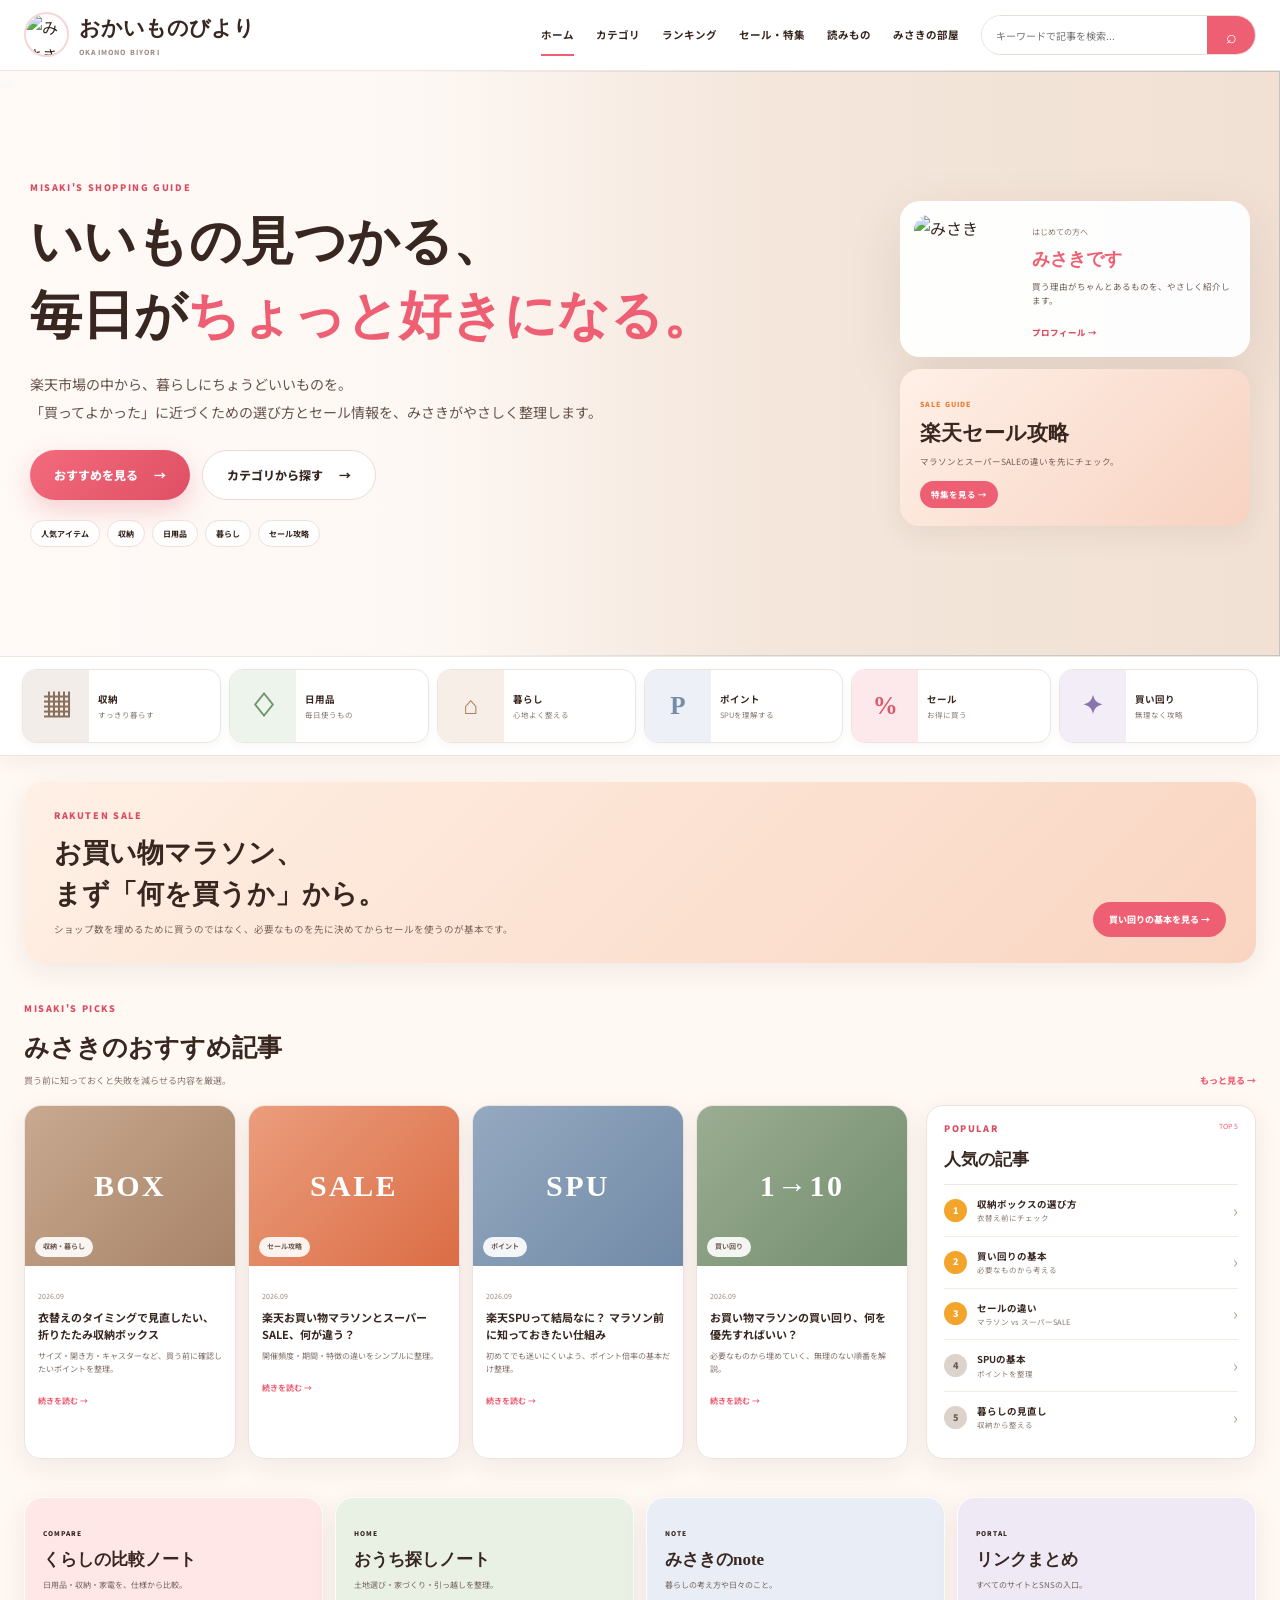
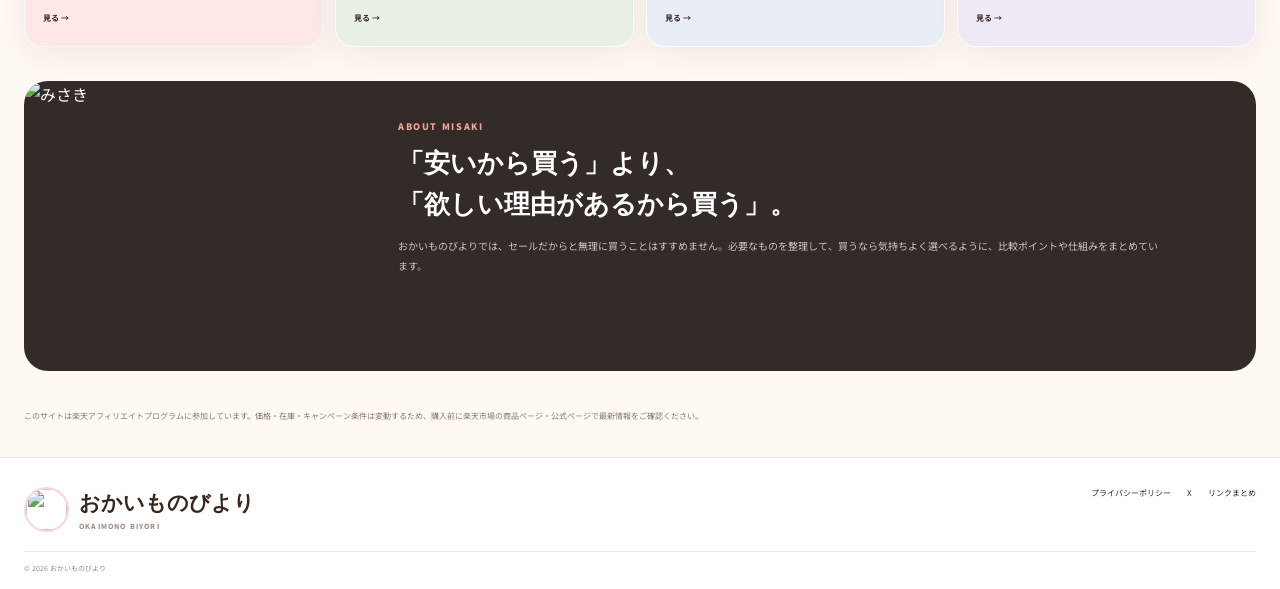
==== commit 96dc38db: "Remove heart symbols from site text" ====
--- a/docs/index.html
+++ b/docs/index.html
@@ -74,7 +74,7 @@
       <aside class="shop-hero__side">
         <div class="shop-profile-card">
           <img src="https://hiroai02.github.io/assets/hero-misaki.jpg" alt="みさき">
-          <div><small>はじめての方へ</small><strong>みさきです ♡</strong><p>買う理由がちゃんとあるものを、やさしく紹介します。</p><a href="#misaki">プロフィール →</a></div>
+          <div><small>はじめての方へ</small><strong>みさきです </strong><p>買う理由がちゃんとあるものを、やさしく紹介します。</p><a href="#misaki">プロフィール →</a></div>
         </div>
         <a class="shop-side-card" href="articles/marathon-vs-supersale.html">
           <span>SALE GUIDE</span>
--- a/docs/style.css
+++ b/docs/style.css
@@ -1,177 +1,29 @@
 :root{
-  --bg:#fffaf5;--paper:#ffffff;--paper-2:#fff5ec;--paper-3:#f9efe6;
-  --ink:#30251f;--muted:#7f7067;--line:#eadfd4;--accent:#ea6c35;--accent-2:#bd4e21;
-  --green:#708a76;--blue:#7e94a7;--shadow:0 18px 55px rgba(89,61,43,.10);
-  --shadow-soft:0 10px 28px rgba(89,61,43,.075);--radius:24px;--max:1180px;
+ --bg:#fff8f3;--paper:#fff;--ink:#382720;--muted:#85736b;--line:#eee0d8;
+ --pink:#ef5f73;--pink-dark:#d84b60;--pink-soft:#fde7ea;--orange:#ee7b35;
+ --green:#7b9a73;--blue:#7995ae;--lav:#9685b6;--shadow:0 18px 56px rgba(78,49,37,.11);--soft:0 8px 28px rgba(78,49,37,.08);
 }
-*{box-sizing:border-box}
-html{scroll-behavior:smooth}
-body{margin:0;background:var(--bg);color:var(--ink);font-family:"Noto Sans JP",sans-serif;line-height:1.75;-webkit-font-smoothing:antialiased}
-a{color:inherit;text-decoration:none}
-img{max-width:100%;display:block}
-button,input{font:inherit}
-.site-header{position:sticky;top:0;z-index:50;background:rgba(255,250,245,.93);backdrop-filter:blur(18px);border-bottom:1px solid rgba(234,223,212,.82)}
-.site-header__inner{max-width:var(--max);margin:auto;min-height:78px;padding:0 24px;display:flex;align-items:center;gap:28px}
-.brand{display:flex;align-items:center;gap:11px;min-width:max-content}
-.brand-mark{width:39px;height:39px;display:grid;place-items:center;border-radius:13px;background:linear-gradient(145deg,#fff2e5,#ffe0c9);color:var(--accent);font-size:24px;font-weight:800;box-shadow:inset 0 0 0 1px #f3d7c5}
-.brand-name{display:block;font-family:"Zen Old Mincho",serif;font-size:21px;line-height:1.2;letter-spacing:.04em}
-.brand-tagline{display:block;color:var(--muted);font-size:9.5px;font-weight:600;margin-top:3px;letter-spacing:.03em}
-.site-nav{display:flex;align-items:center;justify-content:center;gap:24px;margin-left:auto;font-size:13px;font-weight:700}
-.site-nav a{position:relative;padding:28px 0 25px;color:#554941;white-space:nowrap}
-.site-nav a:after{content:"";position:absolute;left:0;right:0;bottom:16px;height:2px;border-radius:2px;background:var(--accent);transform:scaleX(0);transition:.2s}
-.site-nav a:hover:after,.site-nav a.is-active:after{transform:scaleX(1)}
-.header-cta{font-size:12px;font-weight:800;border:1px solid var(--line);background:#fff;padding:10px 15px;border-radius:999px;white-space:nowrap}
-.header-cta span,.text-link span,.btn span,.editorial-body a span{color:var(--accent)}
-.hero-shell{padding:34px 24px 24px}
-.hero{max-width:var(--max);margin:auto;min-height:540px;border-radius:34px;overflow:hidden;background:linear-gradient(120deg,#fffefd 0%,#fff8f1 48%,#f7e9dc 100%);box-shadow:var(--shadow);display:grid;grid-template-columns:1.1fr .9fr;position:relative}
-.hero:before{content:"";position:absolute;inset:0;background:radial-gradient(circle at 40% 10%,rgba(255,255,255,.95),transparent 30%);pointer-events:none}
-.hero-copy{padding:66px 26px 58px 58px;position:relative;z-index:3}
-.eyebrow,.section-kicker{font-size:10px;font-weight:800;letter-spacing:.16em;color:var(--accent-2);text-transform:uppercase;margin:0 0 13px}
-.eyebrow span{display:inline-block;width:26px;height:1px;background:var(--accent);vertical-align:middle;margin-right:8px}
-.hero h1{font-family:"Zen Old Mincho",serif;font-size:47px;line-height:1.48;letter-spacing:.015em;margin:0 0 22px;font-weight:700}
-.hero h1 em{font-style:normal;color:var(--accent)}
-.hero-lead{max-width:620px;color:#6c5d54;font-size:14px;line-height:2;margin:0 0 27px}
-.hero-actions{display:flex;flex-wrap:wrap;gap:12px}
-.btn{display:inline-flex;align-items:center;justify-content:center;gap:16px;min-height:48px;padding:0 23px;border-radius:999px;font-size:13px;font-weight:800;transition:transform .18s,box-shadow .18s}
-.btn:hover{transform:translateY(-2px)}
-.btn-primary{background:linear-gradient(135deg,#ed733b,#dc5a25);color:#fff;box-shadow:0 10px 24px rgba(223,92,38,.22)}
-.btn-primary span{color:#fff}
-.btn-secondary{background:#fff;color:var(--accent-2);border:1px solid #e3a17f}
-.btn-small{min-height:42px;padding:0 18px;font-size:12px}
-.hero-trust{margin-top:25px;display:flex;flex-wrap:wrap;gap:16px;color:#88776c;font-size:10.5px;font-weight:600}
-.hero-visual{position:relative;min-height:540px;overflow:hidden;background:linear-gradient(145deg,#f4e7da 0%,#ead9ca 100%)}
-.hero-visual:after{content:"";position:absolute;left:0;right:0;bottom:0;height:34%;background:linear-gradient(180deg,rgba(158,119,88,0),rgba(130,92,63,.13))}
-.sun-glow{position:absolute;width:380px;height:380px;border-radius:50%;background:radial-gradient(circle,#fff 0%,rgba(255,255,255,.62) 34%,transparent 68%);right:40px;top:-80px}
-.hero-note{position:absolute;z-index:2;left:33px;top:44px;font-family:"Zen Old Mincho",serif;font-size:15px;line-height:1.75;transform:rotate(-3deg);color:#775f51}
-.visual-card{position:absolute;z-index:5;width:215px;background:rgba(255,255,255,.96);border:1px solid rgba(255,255,255,.9);border-radius:18px;padding:16px;display:flex;align-items:center;gap:13px;box-shadow:0 16px 42px rgba(72,49,34,.14);transform:rotate(2deg)}
-.visual-card small{display:block;font-size:9px;color:var(--muted);margin-bottom:2px}
-.visual-card strong{font-size:12px}
-.visual-icon{width:48px;height:48px;border-radius:14px;display:grid;place-items:center;background:#fff1e5;color:var(--accent);font-size:25px}
-.visual-card--storage{right:28px;top:66px}
-.visual-card--kitchen{right:60px;top:205px;transform:rotate(-4deg)}
-.visual-card--daily{right:22px;bottom:45px;transform:rotate(3deg)}
-.hero-object{position:absolute;z-index:1}
-.hero-object--vase{width:94px;height:180px;border-radius:45% 45% 31% 31%;background:linear-gradient(90deg,#d8c4b1,#f8ede3,#bfa58d);left:55px;bottom:50px;box-shadow:0 26px 50px rgba(83,57,40,.14)}
-.hero-object--vase:before,.hero-object--vase:after{content:"";position:absolute;width:85px;height:150px;border-left:3px solid #789072;left:35px;top:-128px;transform:rotate(10deg);border-radius:50%}
-.hero-object--vase:after{left:-4px;transform:rotate(-15deg)}
-.hero-object--cup{width:94px;height:82px;border-radius:7px 7px 31px 31px;background:#f7f0e8;left:167px;bottom:42px;box-shadow:0 16px 35px rgba(83,57,40,.12)}
-.hero-object--cup:after{content:"";position:absolute;width:34px;height:36px;border:8px solid #eadfd5;border-left:0;border-radius:0 22px 22px 0;right:-28px;top:12px}
-.hero-object--book{width:210px;height:29px;border-radius:5px;background:#ccb09a;left:26px;bottom:28px;box-shadow:0 9px 0 #e2ccb9,0 18px 0 #a68a73}
-.section{max-width:var(--max);margin:0 auto;padding:70px 24px}
-.section-soft{max-width:none;background:#fff5ec;padding-left:max(24px,calc((100% - var(--max))/2 + 24px));padding-right:max(24px,calc((100% - var(--max))/2 + 24px))}
-.section-soft>*{max-width:var(--max);margin-left:auto;margin-right:auto}
-.section-heading{display:flex;align-items:flex-end;justify-content:space-between;gap:30px;margin-bottom:27px}
-.section-heading h2,.principles h2{font-family:"Zen Old Mincho",serif;font-size:29px;line-height:1.45;margin:0}
-.section-kicker{margin-bottom:5px}
-.text-link{font-size:12px;font-weight:800;color:#6a5a50}
-.section-note{max-width:430px;text-align:right;color:var(--muted);font-size:11.5px;margin:0}
-.category-grid{display:grid;grid-template-columns:repeat(4,1fr);gap:13px}
-.category-card{min-height:112px;background:#fff;border:1px solid var(--line);border-radius:20px;padding:20px;display:grid;grid-template-columns:auto 1fr auto;align-items:center;gap:13px;box-shadow:var(--shadow-soft);transition:.2s}
-.category-card:hover{transform:translateY(-3px);border-color:#e5b69d}
-.category-icon{width:48px;height:48px;border-radius:15px;background:var(--paper-2);color:var(--accent);display:grid;place-items:center;font-size:22px;font-weight:800}
-.category-card strong{display:block;font-size:13px;margin-bottom:5px}
-.category-card small{display:block;color:var(--muted);font-size:9.5px;line-height:1.5}
-.category-card b{color:var(--accent);font-size:16px}
-.featured-layout{display:grid;grid-template-columns:1.2fr .8fr;gap:18px}
-.feature-large{min-height:385px;border-radius:28px;background:linear-gradient(135deg,#d9c2ac,#b89577);position:relative;overflow:hidden;padding:35px;display:flex;align-items:flex-end;color:#fff}
-.feature-large:before{content:"";position:absolute;width:390px;height:390px;border-radius:50%;background:rgba(255,255,255,.10);right:-90px;top:-120px}
-.feature-large:after{content:"";position:absolute;width:240px;height:240px;border-radius:34px;background:rgba(255,255,255,.11);right:35px;bottom:-100px;transform:rotate(22deg)}
-.feature-badge{position:absolute;top:25px;left:28px;font-size:9px;font-weight:900;letter-spacing:.17em;background:rgba(255,255,255,.19);border:1px solid rgba(255,255,255,.25);padding:7px 11px;border-radius:999px}
-.feature-symbol{position:absolute;right:46px;top:68px;width:160px;height:160px;display:grid;place-items:center;border-radius:36px;background:rgba(255,255,255,.16);font-size:86px;transform:rotate(7deg)}
-.feature-content{max-width:490px;position:relative;z-index:2}
-.mini-label{font-size:10px;font-weight:800;letter-spacing:.07em;margin:0 0 8px}
-.feature-content h3{font-family:"Zen Old Mincho",serif;font-size:27px;line-height:1.5;margin:0 0 8px}
-.feature-content>p:not(.mini-label){font-size:11.5px;line-height:1.8;max-width:420px;margin:0 0 18px;color:rgba(255,255,255,.88)}
-.feature-stack{display:grid;gap:12px}
-.mini-feature{background:#fff;border:1px solid var(--line);border-radius:22px;padding:22px;display:grid;grid-template-columns:auto 1fr auto;align-items:center;gap:15px;box-shadow:var(--shadow-soft);transition:.2s}
-.mini-feature:hover{transform:translateX(3px)}
-.mini-feature__icon{width:51px;height:51px;border-radius:16px;display:grid;place-items:center;background:#fff2e8;color:var(--accent);font-family:"Zen Old Mincho",serif;font-size:13px;font-weight:700}
-.mini-feature small{display:block;color:var(--accent-2);font-size:9px;font-weight:800;margin-bottom:4px}
-.mini-feature strong{font-size:12px;line-height:1.55}
-.mini-feature>span{color:var(--accent)}
-.editorial-grid{display:grid;grid-template-columns:repeat(4,1fr);gap:15px}
-.editorial-card{background:#fff;border:1px solid var(--line);border-radius:22px;overflow:hidden;box-shadow:var(--shadow-soft);transition:.2s}
-.editorial-card:hover{transform:translateY(-4px)}
-.editorial-art{height:145px;display:grid;place-items:center;position:relative;overflow:hidden}
-.editorial-art:before,.editorial-art:after{content:"";position:absolute;border-radius:50%}
-.editorial-art:before{width:150px;height:150px;background:rgba(255,255,255,.34);right:-40px;top:-35px}
-.editorial-art:after{width:95px;height:95px;background:rgba(255,255,255,.25);left:-22px;bottom:-30px}
-.editorial-art span{position:relative;z-index:2;font-family:"Zen Old Mincho",serif;font-size:28px;font-weight:700;letter-spacing:.08em;color:#fff;text-shadow:0 2px 9px rgba(50,30,20,.12)}
-.editorial-card--warm .editorial-art{background:linear-gradient(135deg,#e79a79,#d9693a)}
-.editorial-card--sand .editorial-art{background:linear-gradient(135deg,#d6b892,#ba9164)}
-.editorial-card--green .editorial-art{background:linear-gradient(135deg,#95ad98,#6f8c74)}
-.editorial-card--blue .editorial-art{background:linear-gradient(135deg,#9fb1bf,#778f9f)}
-.editorial-body{padding:18px}
-.tag{display:inline-flex;font-size:8.5px;font-weight:800;color:var(--accent-2);background:#fff1e8;border-radius:999px;padding:4px 8px}
-.editorial-body h3{font-size:13px;line-height:1.6;margin:9px 0 7px}
-.editorial-body p{font-size:10.5px;line-height:1.7;color:var(--muted);margin:0 0 13px}
-.editorial-body a{font-size:10.5px;font-weight:800}
-.principles{border-radius:30px;background:#2f2824;color:#fff;padding:45px;display:grid;grid-template-columns:.75fr 1.25fr;gap:50px}
-.principles .section-kicker{color:#f2a179}
-.principles h2{font-size:27px}
-.principle-list{display:grid;gap:18px}
-.principle-list>div{display:grid;grid-template-columns:42px 1fr;gap:13px;border-bottom:1px solid rgba(255,255,255,.12);padding-bottom:16px}
-.principle-list>div:last-child{border:0;padding-bottom:0}
-.principle-list span{color:#f2a179;font-family:"Zen Old Mincho",serif;font-weight:700}
-.principle-list p{font-size:11px;color:rgba(255,255,255,.7);margin:0}
-.principle-list strong{font-size:12px;color:#fff}
-.disclosure-strip{padding-top:0}
-.disclosure-strip{font-size:10.5px;color:#7a6d64}
-.disclosure-strip p{margin:5px 0}
-.site-footer{border-top:1px solid var(--line);background:#fff;padding:36px 24px 18px}
-.footer-inner{max-width:var(--max);margin:auto;display:grid;grid-template-columns:1.2fr 1fr .8fr;gap:30px;align-items:start}
-.footer-links,.footer-sites{display:flex;flex-direction:column;gap:8px;font-size:10.5px;color:var(--muted)}
-.footer-links a:hover,.footer-sites a:hover{color:var(--accent)}
-.footer-bottom{max-width:var(--max);margin:30px auto 0;padding-top:15px;border-top:1px solid #f0e8e1;font-size:9.5px;color:#9a8f88}
+*{box-sizing:border-box}html{scroll-behavior:smooth}body{margin:0;background:var(--bg);color:var(--ink);font-family:"Noto Sans JP",sans-serif;line-height:1.7;-webkit-font-smoothing:antialiased}a{color:inherit;text-decoration:none}img{max-width:100%;display:block}button,input{font:inherit}
+.shop-topbar{position:sticky;top:0;z-index:70;background:rgba(255,255,255,.96);backdrop-filter:blur(16px);border-bottom:1px solid #f1e6df}.shop-topbar__inner{max-width:1500px;margin:auto;height:70px;padding:0 24px;display:flex;align-items:center;gap:22px}.shop-brand{display:flex;align-items:center;gap:10px;min-width:max-content}.shop-avatar{width:45px;height:45px;border-radius:50%;overflow:hidden;border:2px solid #f7d6d7}.shop-avatar img{width:100%;height:100%;object-fit:cover;object-position:center 15%}.shop-brand strong{display:block;font-family:"Zen Old Mincho",serif;font-size:21px}.shop-brand small{display:block;font-size:7px;letter-spacing:.17em;color:#a08b82;font-weight:800}.shop-nav{margin-left:auto;display:flex;gap:22px;font-size:10.5px;font-weight:700}.shop-nav a{position:relative;padding:25px 0}.shop-nav a:after{content:"";position:absolute;left:0;right:0;bottom:13px;height:2px;background:var(--pink);transform:scaleX(0);transition:.2s}.shop-nav a:hover:after,.shop-nav .active:after{transform:scaleX(1)}
+.shop-search{display:flex;width:275px;height:40px;border:1px solid #eaded7;border-radius:999px;overflow:hidden;background:#fff}.shop-search input{min-width:0;flex:1;border:0;outline:0;padding:0 14px;font-size:10px}.shop-search button{width:48px;border:0;background:var(--pink);color:#fff;font-size:18px;cursor:pointer}.shop-menu-btn,.shop-mobile-menu{display:none}
 
-/* Legacy article pages: refreshed with the same visual system */
-.wrap{max-width:900px;margin:0 auto;padding:0 24px}
-header.site-header>.wrap{max-width:1180px;min-height:78px;display:flex;align-items:center;justify-content:space-between}
-header.site-header>.wrap .brand .name{font-family:"Zen Old Mincho",serif;font-size:21px;font-weight:700}
-header.site-header>.wrap .brand .tagline{font-size:9.5px;color:var(--muted)}
-nav.site-nav{margin-left:auto}
-.live-sale-banner{margin:22px 0 0;border:1px solid #efd7c6;border-radius:16px;background:#fff5ec;padding:12px 15px;font-size:11px;display:flex;align-items:center;gap:9px;flex-wrap:wrap}
-.live-sale-banner .badge{font-size:8.5px;font-weight:900;letter-spacing:.08em;background:var(--accent);color:#fff;border-radius:999px;padding:4px 8px}
-.live-sale-banner a{color:var(--accent-2);font-weight:700}
-.article-header{padding:48px 0 26px;border-bottom:1px solid var(--line)}
-.article-header .cat{font-size:9.5px;font-weight:800;color:var(--accent);letter-spacing:.08em}
-.article-header h1{font-family:"Zen Old Mincho",serif;font-size:34px;line-height:1.55;margin:9px 0 8px}
-.article-header .meta{font-size:10px;color:var(--muted)}
-.article-body{padding:34px 0 12px;font-size:14px;line-height:2}
-.article-body>p,.article-body>ul,.article-body>ol,.article-body>div:not(.pick-box):not(.disclosure){max-width:760px}
-.article-body h2{font-family:"Zen Old Mincho",serif;font-size:21px;margin:43px 0 15px;padding-top:10px;border-top:1px solid var(--line)}
-.article-body a{color:var(--accent-2);text-decoration:underline;text-underline-offset:3px}
-.pick-box{background:#fff;border:1px solid var(--line);border-radius:22px;padding:24px;margin:26px 0;box-shadow:var(--shadow-soft)}
-.pick-box .pick-label{font-size:9px;font-weight:900;color:var(--accent);letter-spacing:.14em}
-.pick-box .pick-title{font-family:"Zen Old Mincho",serif;font-size:18px;font-weight:700;margin:5px 0}
-.pick-box .pick-note{font-size:12px;color:var(--muted);margin-bottom:14px}
-.pick-box .pick-btn{display:inline-flex;background:var(--accent);color:#fff!important;text-decoration:none!important;font-size:11px;font-weight:800;padding:9px 16px;border-radius:999px}
-.disclosure{font-size:10.5px;color:var(--muted);background:#fff5ec;border:1px solid #f0ddd0;border-radius:14px;padding:14px 16px;margin:34px 0}
-footer:not(.site-footer){border-top:1px solid var(--line);margin-top:50px;padding:28px 0 42px;font-size:10.5px;color:var(--muted)}
-footer:not(.site-footer) a{text-decoration:none}
-.other-sites{margin-bottom:14px}
-.other-sites-label{font-size:9px;letter-spacing:.05em}
-.other-sites-links{display:flex;flex-wrap:wrap;gap:8px}
-.other-sites-links a{display:inline-block;background:#fff1e8;border:1px solid #f0ddd0;border-radius:999px;padding:7px 12px;color:#6d5e55}
+.shop-hero{position:relative;min-height:585px;overflow:hidden;background:#f0dfd1}.shop-hero__bg{position:absolute;inset:0}.shop-hero__bg img{width:100%;height:100%;object-fit:cover;object-position:center 28%}.shop-hero__shade{position:absolute;inset:0;background:linear-gradient(90deg,rgba(255,250,247,.98) 0%,rgba(255,250,247,.93) 32%,rgba(255,250,247,.28) 59%,rgba(255,250,247,.06) 100%)}.shop-hero__inner{position:relative;z-index:2;max-width:1500px;min-height:585px;margin:auto;padding:48px 30px;display:grid;grid-template-columns:minmax(0,1fr) 350px;gap:34px;align-items:center}.shop-hero__copy{max-width:700px}.shop-kicker{font-size:9px;font-weight:900;letter-spacing:.18em;color:var(--pink-dark);margin:0 0 10px;text-transform:uppercase}.shop-hero h1{font-family:"Zen Old Mincho",serif;font-size:52px;line-height:1.43;margin:0 0 16px}.shop-hero h1 em{font-style:normal;color:var(--pink)}.shop-hero__copy>p:not(.shop-kicker){font-size:14px;line-height:2;color:#66534b;margin:0}.shop-hero__actions{display:flex;gap:12px;flex-wrap:wrap;margin-top:24px}.shop-primary,.shop-secondary{height:50px;padding:0 24px;border-radius:999px;display:inline-flex;align-items:center;gap:16px;font-size:12px;font-weight:800}.shop-primary{background:linear-gradient(135deg,#f36b7c,#df4f64);color:#fff;box-shadow:0 10px 26px rgba(225,83,102,.25)}.shop-secondary{background:#fff;border:1px solid #eadbd3}.shop-chips{display:flex;gap:7px;flex-wrap:wrap;margin-top:20px}.shop-chips span{background:rgba(255,255,255,.9);border:1px solid #eedfd7;border-radius:999px;padding:6px 10px;font-size:8px;font-weight:700}
+.shop-hero__side{display:grid;gap:12px}.shop-profile-card{display:grid;grid-template-columns:104px 1fr;gap:14px;background:rgba(255,255,255,.95);border-radius:20px;padding:14px;box-shadow:var(--shadow)}.shop-profile-card img{width:104px;height:120px;object-fit:cover;object-position:center 20%;border-radius:15px}.shop-profile-card small{font-size:8px;color:#8b776e}.shop-profile-card strong{display:block;font-family:"Zen Old Mincho",serif;font-size:18px;color:var(--pink);margin:2px 0 4px}.shop-profile-card p{font-size:8.5px;color:#705e56;margin:0 0 8px}.shop-profile-card a{font-size:8.5px;font-weight:800;color:var(--pink-dark)}.shop-side-card{display:block;padding:18px 20px;border-radius:20px;background:linear-gradient(135deg,#fff0e7,#f7d2c1);box-shadow:var(--soft)}.shop-side-card>span{font-size:7px;font-weight:900;letter-spacing:.16em;color:var(--orange)}.shop-side-card strong{display:block;font-family:"Zen Old Mincho",serif;font-size:21px;margin:2px 0}.shop-side-card p{font-size:8.5px;color:#755f55;margin:0 0 10px}.shop-side-card b{display:inline-block;background:var(--pink);color:#fff;border-radius:999px;padding:6px 11px;font-size:8.5px}
 
-@media (max-width:980px){
-  .site-header__inner{gap:15px}.site-nav{display:none}.header-cta{margin-left:auto}
-  .hero{grid-template-columns:1fr}.hero-visual{min-height:360px}.hero-copy{padding:52px 42px 42px}
-  .hero h1{font-size:40px}.category-grid{grid-template-columns:repeat(2,1fr)}
-  .featured-layout{grid-template-columns:1fr}.editorial-grid{grid-template-columns:repeat(2,1fr)}
-  .principles{grid-template-columns:1fr;gap:30px}.footer-inner{grid-template-columns:1fr 1fr}
-}
-@media (max-width:640px){
-  .site-header__inner{min-height:68px;padding:0 15px}.brand-mark{width:35px;height:35px}.brand-name{font-size:18px}.brand-tagline{display:none}.header-cta{font-size:10px;padding:8px 11px}
-  .hero-shell{padding:16px 12px}.hero{border-radius:23px;min-height:auto}.hero-copy{padding:37px 22px 28px}.hero h1{font-size:31px;line-height:1.5}.hero-lead{font-size:12px;line-height:1.9}
-  .hero-actions{display:grid;grid-template-columns:1fr 1fr}.btn{padding:0 10px;font-size:10.5px;gap:8px}.hero-trust{display:grid;gap:6px}
-  .hero-visual{min-height:300px}.hero-note{left:22px;top:24px;font-size:12px}.visual-card{width:166px;padding:11px}.visual-icon{width:39px;height:39px;font-size:20px}.visual-card strong{font-size:10px}.visual-card--storage{right:12px;top:39px}.visual-card--kitchen{right:32px;top:130px}.visual-card--daily{right:12px;bottom:25px}
-  .hero-object--vase{left:36px;bottom:36px;width:71px;height:130px}.hero-object--cup{left:115px;bottom:30px;width:70px;height:61px}.hero-object--book{left:18px;width:160px}
-  .section,.section-soft{padding:50px 16px}.section-heading{align-items:flex-start;flex-direction:column;gap:8px}.section-heading h2,.principles h2{font-size:24px}.section-note{text-align:left}
-  .category-grid{grid-template-columns:1fr}.category-card{min-height:94px;padding:16px}
-  .feature-large{min-height:350px;padding:25px}.feature-symbol{width:125px;height:125px;font-size:68px;right:18px;top:55px}.feature-content h3{font-size:22px}
-  .editorial-grid{grid-template-columns:1fr}.editorial-art{height:125px}
-  .principles{padding:28px 22px;border-radius:24px}.footer-inner{grid-template-columns:1fr;gap:20px}
-  .article-header h1{font-size:27px}.article-body{font-size:13px}.wrap{padding:0 18px}
-  header.site-header>.wrap nav.site-nav{display:none}
-}+.shop-category-rail{background:#fff;border-block:1px solid #f0e6df;box-shadow:0 8px 20px rgba(70,45,34,.05)}.shop-category-rail__inner{max-width:1500px;margin:auto;padding:12px 22px;display:grid;grid-template-columns:repeat(6,1fr);gap:8px}.shop-category-rail a{display:grid;grid-template-columns:66px 1fr;min-height:72px;align-items:center;border:1px solid #eee4de;border-radius:14px;overflow:hidden;background:#fff;box-shadow:0 3px 10px rgba(70,45,34,.04)}.cat-visual{width:66px;height:72px;display:grid;place-items:center;font-family:"Zen Old Mincho",serif;font-size:25px;font-weight:700}.cat-storage{background:#f2ede8;color:#8b6f5d}.cat-daily{background:#edf4eb;color:#6e9469}.cat-home{background:#f6eee7;color:#b07c5a}.cat-point{background:#edf1f7;color:#738ca8}.cat-sale{background:#fde9ec;color:#d85c6e}.cat-guide{background:#f2edf7;color:#8974ad}.shop-category-rail a span:last-child{padding:7px 9px}.shop-category-rail b{display:block;font-size:9.5px}.shop-category-rail small{display:block;font-size:7.5px;color:#8a7971;margin-top:2px}
+
+.shop-sale{padding:26px 24px 0}.shop-sale__inner{max-width:1500px;margin:auto;border-radius:20px;padding:26px 30px;background:linear-gradient(135deg,#fff0e5,#f9d5c1);display:flex;justify-content:space-between;align-items:end;gap:25px;box-shadow:var(--soft)}.shop-sale h2{font-family:"Zen Old Mincho",serif;font-size:27px;line-height:1.5;margin:0 0 7px}.shop-sale p:not(.shop-kicker){font-size:9.5px;color:#796258;margin:0}.shop-sale a{background:var(--pink);color:#fff;border-radius:999px;padding:10px 16px;font-size:9px;font-weight:800;white-space:nowrap}
+
+.shop-section{max-width:1500px;margin:auto;padding:38px 24px}.shop-section-head{display:flex;justify-content:space-between;align-items:end;gap:20px;margin-bottom:16px}.shop-section-head h2{font-family:"Zen Old Mincho",serif;font-size:25px;margin:0}.shop-section-head p:not(.shop-kicker){font-size:9px;color:#88756d;margin:4px 0 0}.shop-section-head>a{font-size:9px;font-weight:800;color:var(--pink)}.shop-main-grid{display:grid;grid-template-columns:minmax(0,1fr) 330px;gap:18px}.shop-editorial-grid{display:grid;grid-template-columns:repeat(4,1fr);gap:12px}.shop-article{overflow:hidden;background:#fff;border:1px solid #eee4dd;border-radius:17px;box-shadow:var(--soft);transition:.2s}.shop-article:hover{transform:translateY(-4px)}.shop-article__art{height:160px;display:grid;place-items:center;position:relative;font-family:"Zen Old Mincho",serif;font-size:30px;font-weight:700;letter-spacing:.08em;color:#fff}.shop-article__art span{position:absolute;left:10px;bottom:9px;background:rgba(255,255,255,.9);color:#6f5a51;border-radius:999px;padding:4px 8px;font-family:"Noto Sans JP",sans-serif;font-size:7px;letter-spacing:0}.art-storage{background:linear-gradient(135deg,#c8a98f,#a78369)}.art-sale{background:linear-gradient(135deg,#eb9d7d,#db6d45)}.art-point{background:linear-gradient(135deg,#95a9c0,#718aa7)}.art-guide{background:linear-gradient(135deg,#9bad92,#738d6e)}.shop-article__body{padding:13px}.shop-article__body small{font-size:7px;color:#9a8980}.shop-article__body h3{font-size:11px;line-height:1.55;margin:3px 0 6px}.shop-article__body p{font-size:8px;line-height:1.65;color:#827169;margin:0 0 9px}.shop-article__body b{font-size:8px;color:var(--pink)}.search-miss{opacity:.2;filter:grayscale(.7)}.search-hit{outline:3px solid var(--pink)}
+.shop-ranking{background:#fff;border:1px solid #eee3dc;border-radius:17px;padding:15px 17px;box-shadow:var(--soft)}.shop-ranking__head{display:flex;justify-content:space-between;align-items:start;border-bottom:1px solid #f0e7e2;padding-bottom:9px}.shop-ranking__head h3{font-family:"Zen Old Mincho",serif;font-size:17px;margin:0}.shop-ranking__head>span{font-size:7px;color:var(--pink)}.shop-ranking ol{list-style:none;padding:0;margin:0}.shop-ranking li{display:grid;grid-template-columns:25px 1fr auto;gap:8px;align-items:center;padding:11px 0;border-bottom:1px solid #f3ebe6}.shop-ranking li:last-child{border:0}.shop-ranking li>span{width:23px;height:23px;border-radius:50%;display:grid;place-items:center;background:#f3a52b;color:#fff;font-size:9px;font-weight:900}.shop-ranking li>span.muted{background:#ddd3cd;color:#685a53}.shop-ranking b{display:block;font-size:9.5px}.shop-ranking small{display:block;font-size:7.5px;color:#8b7a72}.shop-ranking i{font-style:normal;color:#b59e93}
+
+.shop-crosslinks{padding:0 24px 34px}.shop-crosslinks__inner{max-width:1500px;margin:auto;display:grid;grid-template-columns:repeat(4,1fr);gap:12px}.shop-crosslinks a{border-radius:18px;padding:18px;box-shadow:var(--soft);border:1px solid rgba(255,255,255,.85)}.shop-crosslinks a:nth-child(1){background:#ffe7e8}.shop-crosslinks a:nth-child(2){background:#e9f1e5}.shop-crosslinks a:nth-child(3){background:#e9eef6}.shop-crosslinks a:nth-child(4){background:#eee9f5}.shop-crosslinks span{font-size:6.5px;font-weight:900;letter-spacing:.15em}.shop-crosslinks h3{font-family:"Zen Old Mincho",serif;font-size:17px;margin:3px 0}.shop-crosslinks p{font-size:8px;color:#75655e;margin:0 0 9px}.shop-crosslinks b{font-size:8px}
+
+.shop-about{padding:0 24px 38px}.shop-about__inner{max-width:1500px;margin:auto;border-radius:24px;overflow:hidden;background:#332b28;color:#fff;display:grid;grid-template-columns:330px 1fr}.shop-about__photo{min-height:290px}.shop-about__photo img{width:100%;height:100%;object-fit:cover;object-position:center 18%}.shop-about__copy{padding:38px 44px}.shop-about__copy .shop-kicker{color:#f1a29a}.shop-about__copy h2{font-family:"Zen Old Mincho",serif;font-size:26px;line-height:1.55;margin:0 0 11px}.shop-about__copy p:not(.shop-kicker){font-size:10px;line-height:2;color:rgba(255,255,255,.72);max-width:760px}
+.shop-disclosure{padding:0 24px 34px}.shop-disclosure>div{max-width:1500px;margin:auto;font-size:8px;color:#8d7c73}.shop-footer{background:#fff;border-top:1px solid #eee4dd;padding:28px 24px 14px}.shop-footer__inner{max-width:1500px;margin:auto;display:flex;justify-content:space-between;gap:20px}.shop-footer__inner>div{display:flex;gap:16px;flex-wrap:wrap;font-size:8px}.shop-footer>p{max-width:1500px;margin:18px auto 0;padding-top:11px;border-top:1px solid #f1e9e3;font-size:7px;color:#9b8c84}
+
+/* article pages */
+body:not(.shop-home){background:#fffaf5;color:#30251f;font-family:"Noto Sans JP",sans-serif;line-height:1.75}.wrap{max-width:900px;margin:0 auto;padding:0 24px}header.site-header>.wrap{max-width:1180px;min-height:78px;display:flex;align-items:center;justify-content:space-between}.brand{display:flex;align-items:center;gap:11px}.brand .name{font-family:"Zen Old Mincho",serif;font-size:21px;font-weight:700}.brand .tagline{font-size:9.5px;color:#7f7067}.site-nav{display:flex;gap:18px;font-size:12px;font-weight:700}.live-sale-banner{margin:22px 0 0;border:1px solid #efd7c6;border-radius:16px;background:#fff5ec;padding:12px 15px;font-size:11px;display:flex;align-items:center;gap:9px;flex-wrap:wrap}.live-sale-banner .badge{font-size:8.5px;font-weight:900;background:#ea6c35;color:#fff;border-radius:999px;padding:4px 8px}.article-header{padding:48px 0 26px;border-bottom:1px solid #eadfd4}.article-header .cat{font-size:9.5px;font-weight:800;color:#ea6c35}.article-header h1{font-family:"Zen Old Mincho",serif;font-size:34px;line-height:1.55;margin:9px 0 8px}.article-header .meta{font-size:10px;color:#7f7067}.article-body{padding:34px 0 12px;font-size:14px;line-height:2}.article-body h2{font-family:"Zen Old Mincho",serif;font-size:21px;margin:43px 0 15px;padding-top:10px;border-top:1px solid #eadfd4}.article-body a{color:#bd4e21;text-decoration:underline;text-underline-offset:3px}.pick-box{background:#fff;border:1px solid #eadfd4;border-radius:22px;padding:24px;margin:26px 0;box-shadow:var(--soft)}.pick-box .pick-label{font-size:9px;font-weight:900;color:#ea6c35}.pick-box .pick-title{font-family:"Zen Old Mincho",serif;font-size:18px;font-weight:700}.pick-box .pick-note{font-size:12px;color:#7f7067}.pick-box .pick-btn{display:inline-flex;background:#ea6c35;color:#fff!important;text-decoration:none!important;font-size:11px;font-weight:800;padding:9px 16px;border-radius:999px}.disclosure{font-size:10.5px;color:#7f7067;background:#fff5ec;border:1px solid #f0ddd0;border-radius:14px;padding:14px 16px;margin:34px 0}footer:not(.shop-footer){border-top:1px solid #eadfd4;margin-top:50px;padding:28px 0 42px;font-size:10.5px;color:#7f7067}.other-sites-links{display:flex;flex-wrap:wrap;gap:8px}.other-sites-links a{display:inline-block;background:#fff1e8;border:1px solid #f0ddd0;border-radius:999px;padding:7px 12px;color:#6d5e55}
+
+@media(max-width:1180px){.shop-nav{display:none}.shop-menu-btn{display:grid;place-items:center;width:38px;height:38px;border:0;background:transparent;font-size:24px}.shop-brand{margin-right:auto}.shop-search{width:220px}.shop-mobile-menu{position:absolute;top:66px;left:12px;right:12px;background:#fff;border:1px solid var(--line);border-radius:16px;box-shadow:var(--shadow);padding:8px;grid-template-columns:1fr 1fr;gap:4px}.shop-mobile-menu.open{display:grid}.shop-mobile-menu a{padding:11px;border-radius:10px;font-size:10px;font-weight:700}.shop-hero__inner{grid-template-columns:1fr 310px;padding:38px 22px}.shop-hero h1{font-size:43px}.shop-category-rail__inner{grid-template-columns:repeat(3,1fr)}.shop-main-grid{grid-template-columns:1fr}.shop-editorial-grid{grid-template-columns:repeat(4,1fr)}.shop-crosslinks__inner{grid-template-columns:repeat(2,1fr)}}
+@media(max-width:760px){.shop-topbar__inner{height:62px;padding:0 12px;gap:8px}.shop-menu-btn{width:34px;height:34px;font-size:22px}.shop-avatar{width:38px;height:38px}.shop-brand strong{font-size:16px}.shop-brand small{display:none}.shop-search{width:40px;border:0;background:transparent}.shop-search input{display:none}.shop-search button{width:40px;height:40px;border-radius:50%}.shop-hero{min-height:700px}.shop-hero__bg img{object-position:62% 18%}.shop-hero__shade{background:linear-gradient(180deg,rgba(255,250,247,.98),rgba(255,250,247,.94) 47%,rgba(255,250,247,.58) 70%,rgba(255,250,247,.15))}.shop-hero__inner{min-height:700px;display:flex;flex-direction:column;align-items:stretch;padding:28px 14px 14px}.shop-hero h1{font-size:33px;line-height:1.48}.shop-hero__copy>p:not(.shop-kicker){font-size:11.5px}.shop-hero__actions{display:grid;grid-template-columns:1fr 1fr;gap:8px;margin-top:16px}.shop-primary,.shop-secondary{height:46px;padding:0 10px;font-size:10px;gap:7px}.shop-chips{gap:5px;margin-top:12px}.shop-chips span{font-size:7.5px;padding:5px 8px}.shop-hero__side{margin-top:auto}.shop-profile-card{grid-template-columns:72px 1fr;padding:10px}.shop-profile-card img{width:72px;height:82px}.shop-side-card{display:none}.shop-category-rail__inner{display:flex;overflow-x:auto;scroll-snap-type:x mandatory;padding:10px 12px;gap:8px;scrollbar-width:none}.shop-category-rail__inner::-webkit-scrollbar{display:none}.shop-category-rail a{flex:0 0 132px;grid-template-columns:1fr;grid-template-rows:78px auto;scroll-snap-align:start}.cat-visual{width:100%;height:78px}.shop-sale{padding:18px 12px 0}.shop-sale__inner{align-items:flex-start;flex-direction:column;padding:20px}.shop-sale h2{font-size:22px}.shop-section{padding:28px 12px}.shop-section-head{align-items:flex-start;flex-direction:column;gap:6px}.shop-section-head h2{font-size:22px}.shop-editorial-grid{grid-template-columns:1fr 1fr;gap:8px}.shop-article__art{height:120px}.shop-article__body{padding:10px}.shop-article__body h3{font-size:9.5px}.shop-article__body p{font-size:7.5px}.shop-ranking{margin-top:4px}.shop-crosslinks{padding:0 12px 28px}.shop-crosslinks__inner{grid-template-columns:1fr;gap:8px}.shop-about{padding:0 12px 30px}.shop-about__inner{grid-template-columns:1fr}.shop-about__photo{min-height:220px}.shop-about__copy{padding:24px 20px}.shop-about__copy h2{font-size:21px}.shop-footer{padding:24px 14px 14px}.shop-footer__inner{display:grid;gap:16px}.wrap{padding:0 18px}.article-header h1{font-size:27px}.article-body{font-size:13px}}
